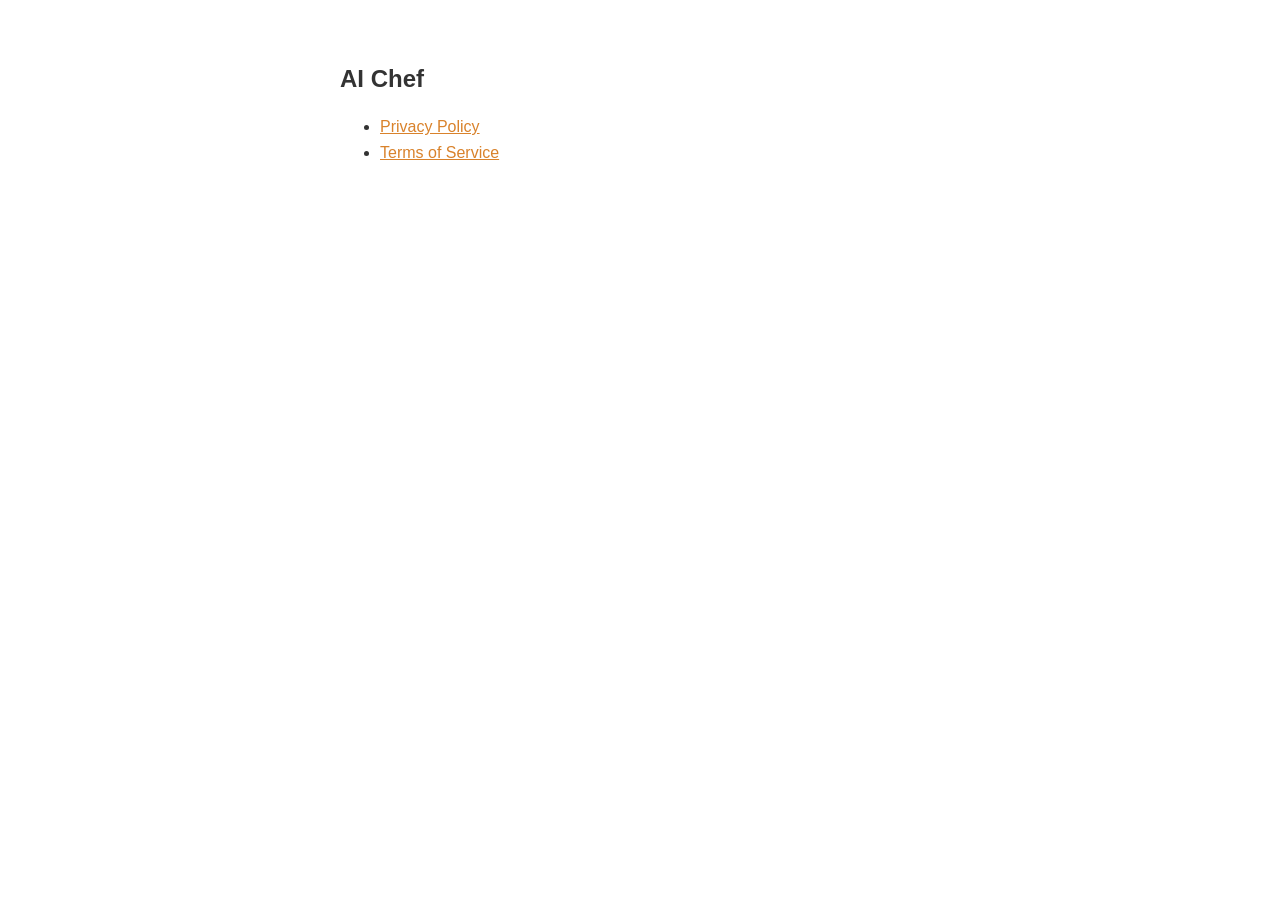
==== index.html @ 98443317 "Add AI Chef privacy policy, terms of service and index page" ====
<!DOCTYPE html>
<html lang="en">
<head>
<meta charset="UTF-8">
<meta name="viewport" content="width=device-width, initial-scale=1.0">
<title>AI Chef — Legal</title>
<style>
  body { font-family: -apple-system, BlinkMacSystemFont, 'Segoe UI', Roboto, sans-serif; max-width: 600px; margin: 60px auto; padding: 0 20px; color: #333; line-height: 1.6; }
  h1 { font-size: 24px; }
  a { color: #d9822b; }
  @media (prefers-color-scheme: dark) { body { color: #e1e1e1; background: #121212; } }
</style>
</head>
<body>
<h1>AI Chef</h1>
<ul>
  <li><a href="aichef-privacy-policy.html">Privacy Policy</a></li>
  <li><a href="aichef-terms-of-service.html">Terms of Service</a></li>
</ul>
</body>
</html>
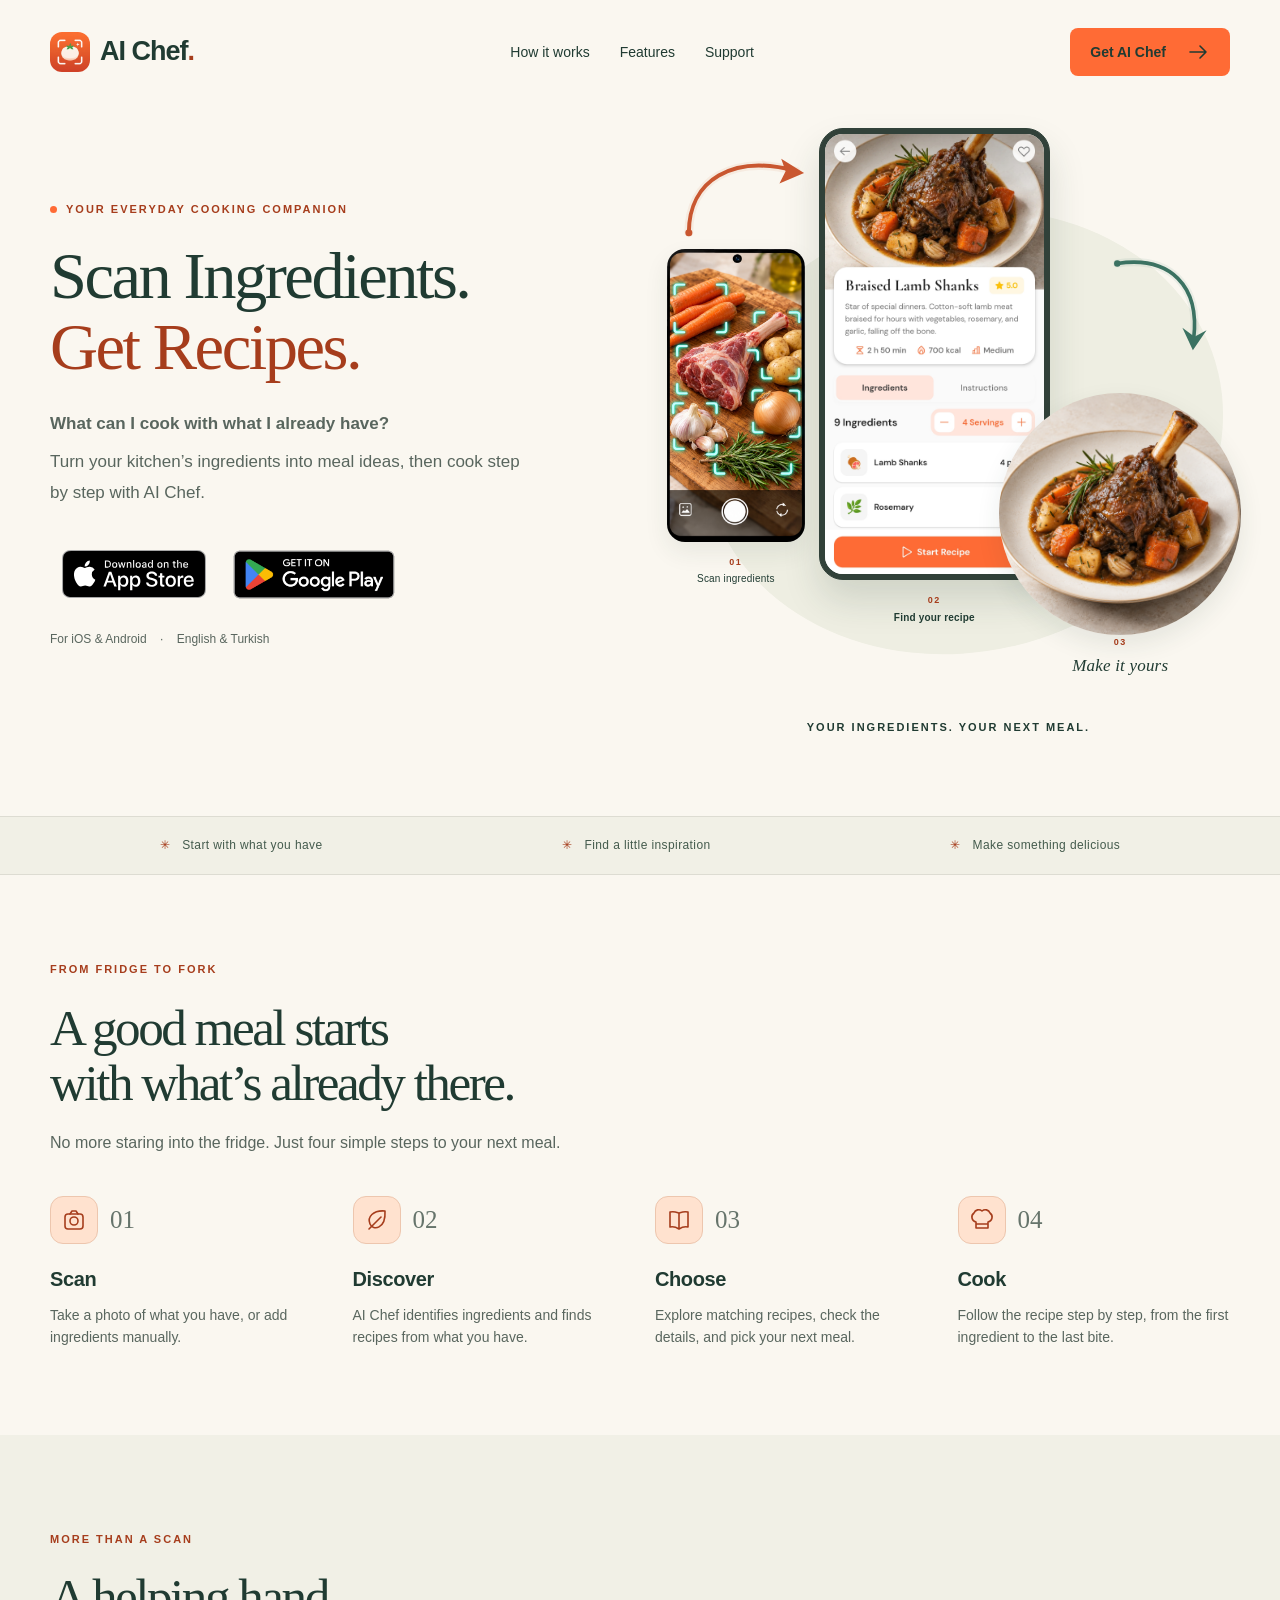
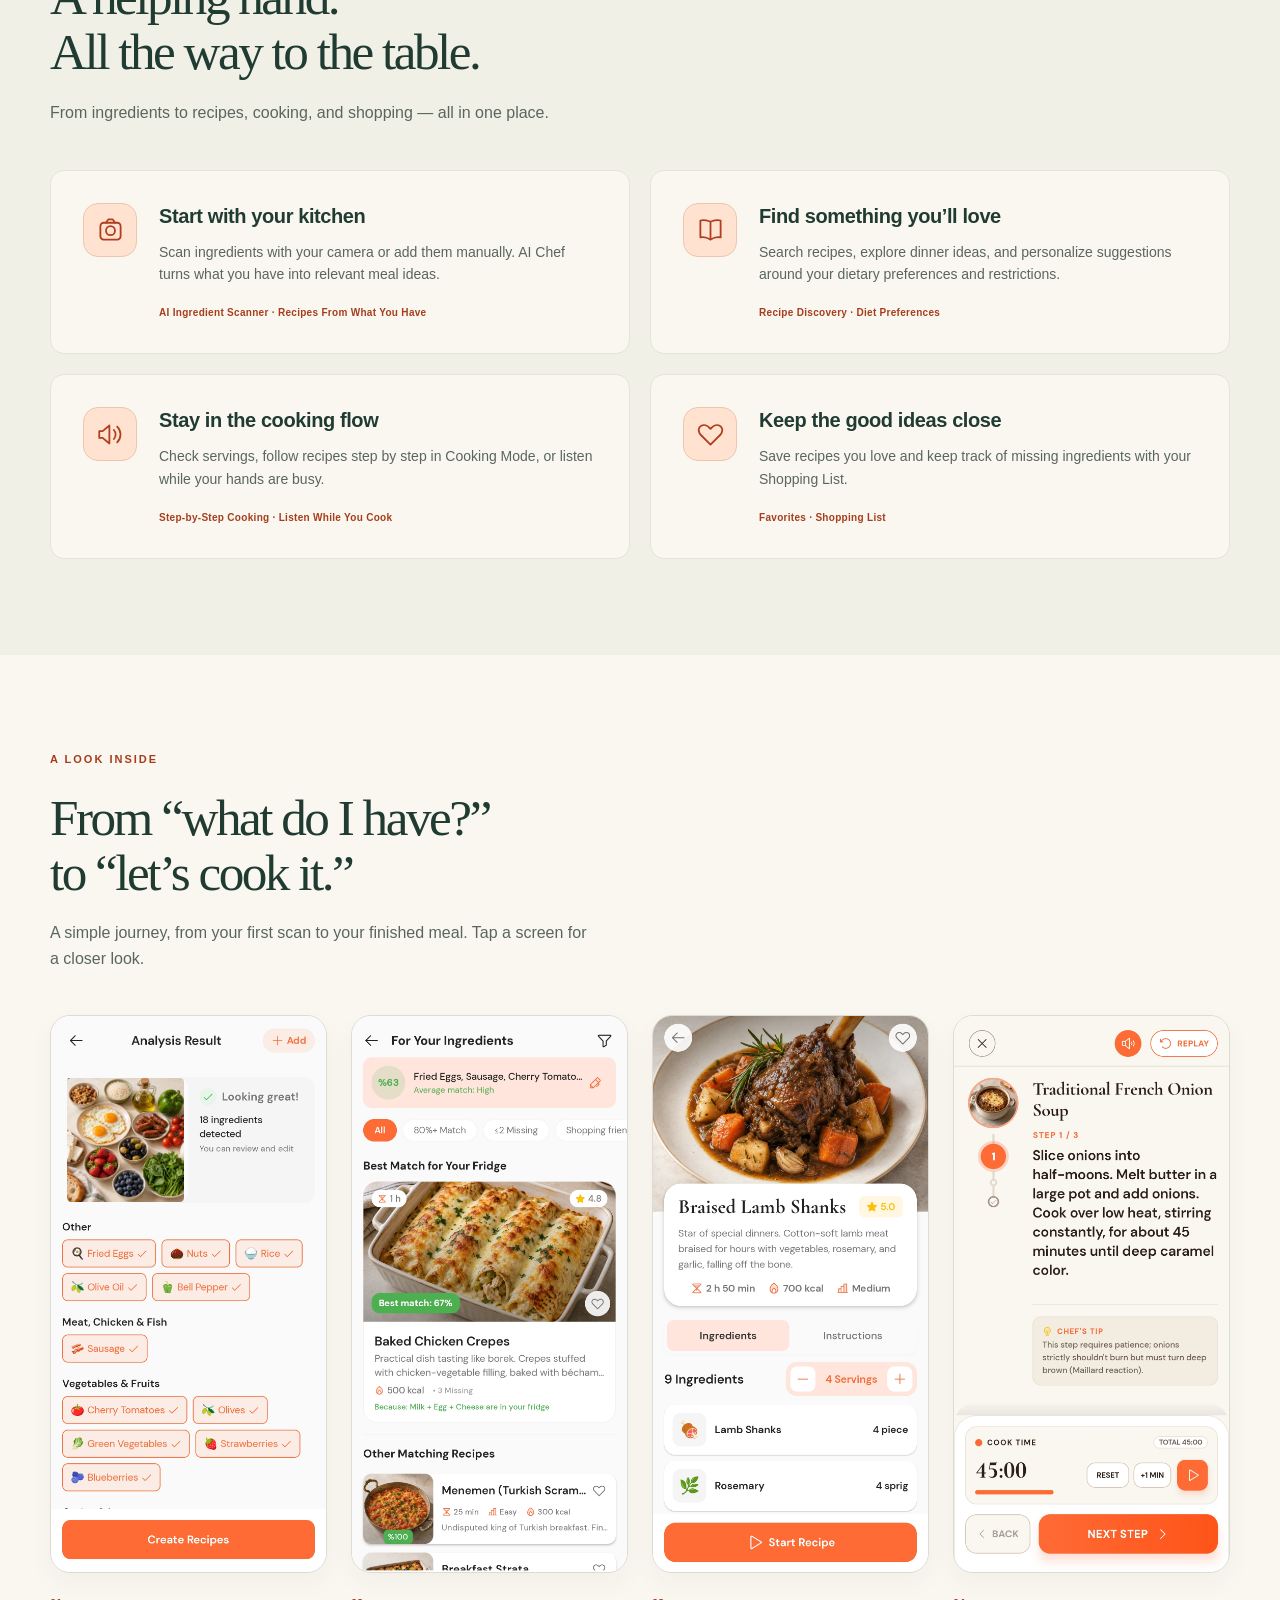
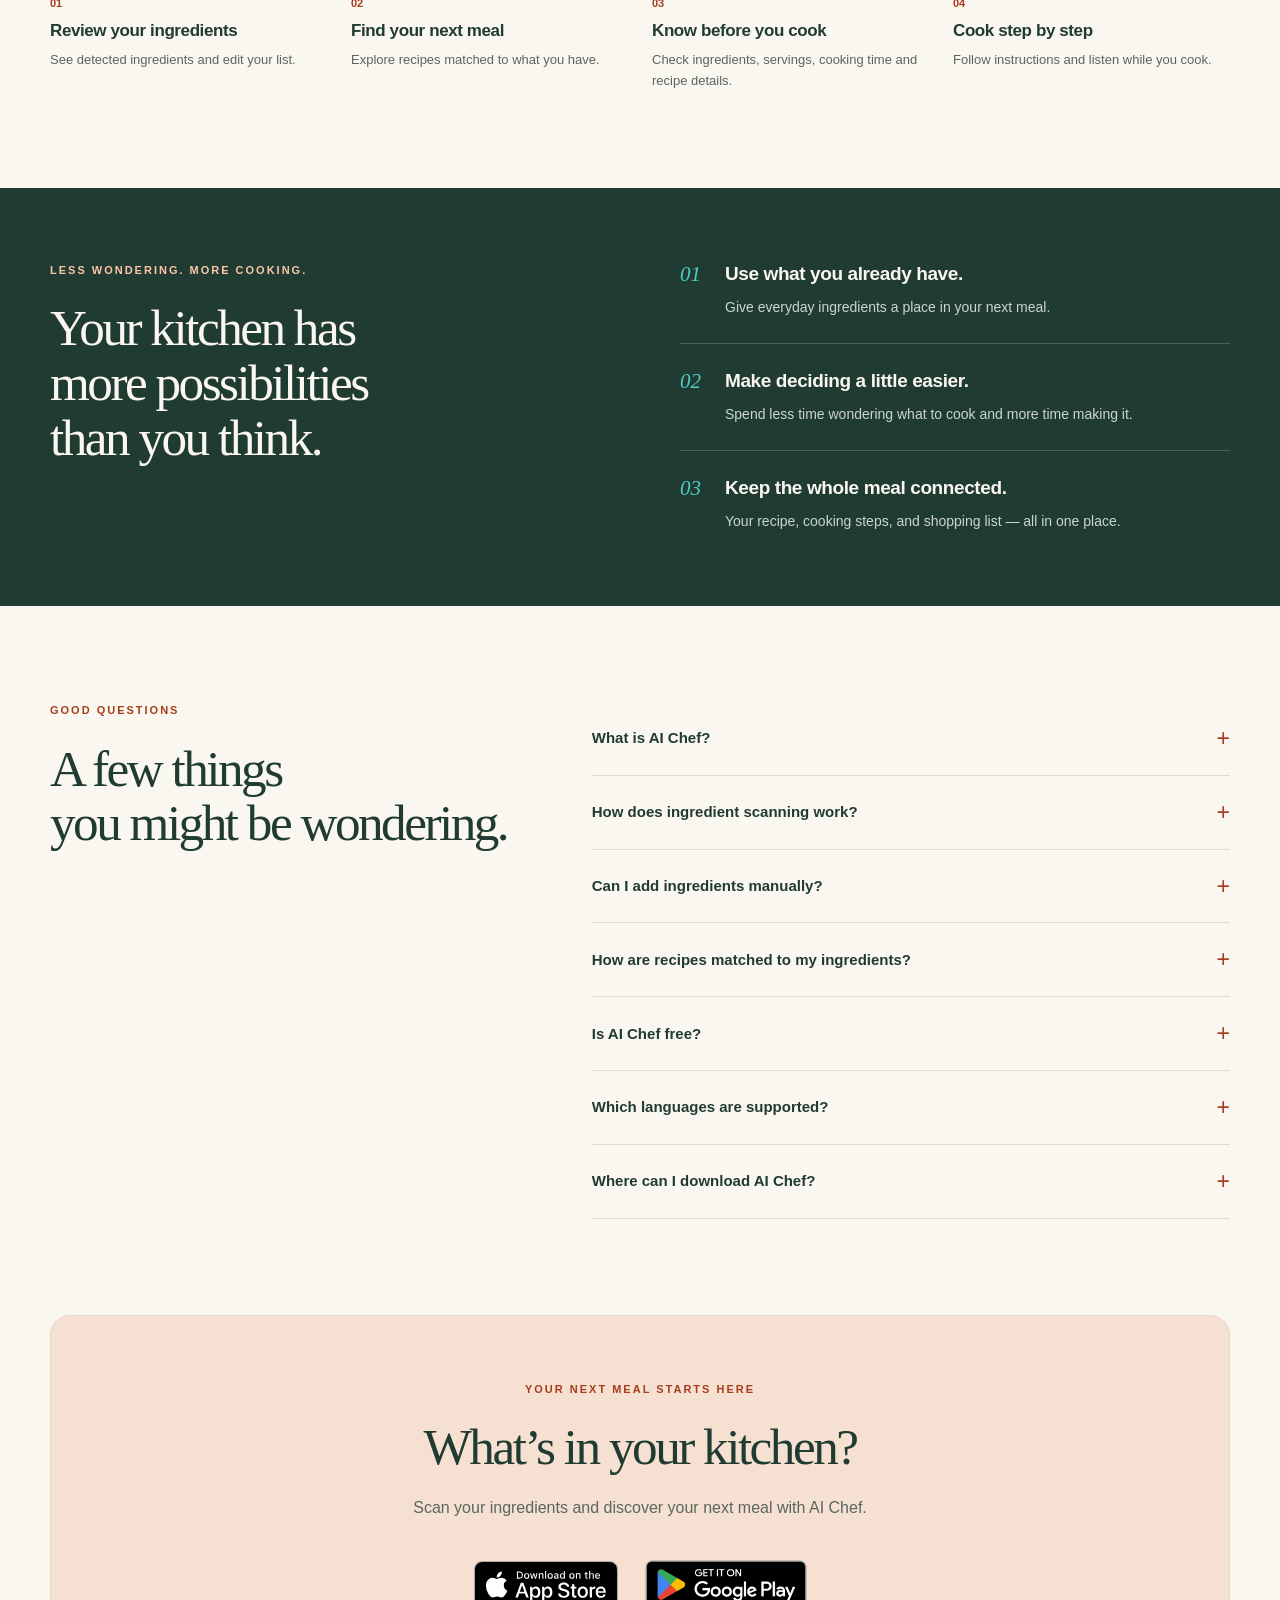
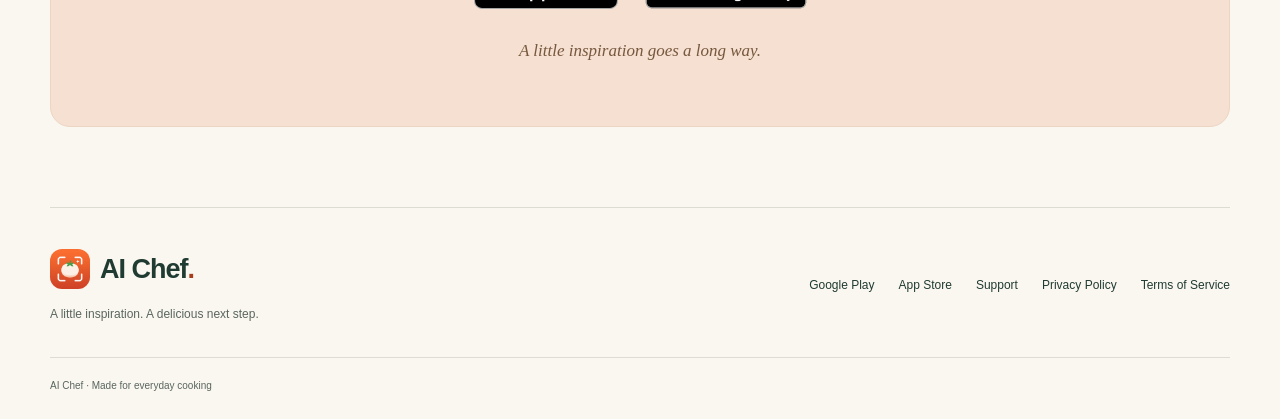
==== commit de7c3ee5: "Build and refine AI Chef landing page with real product previews" ====
--- a/index.html
+++ b/index.html
@@ -1,21 +1,370 @@
-<!DOCTYPE html>
+<!doctype html>
 <html lang="en">
 <head>
-<meta charset="UTF-8">
-<meta name="viewport" content="width=device-width, initial-scale=1.0">
-<title>AI Chef — Legal</title>
-<style>
-  body { font-family: -apple-system, BlinkMacSystemFont, 'Segoe UI', Roboto, sans-serif; max-width: 600px; margin: 60px auto; padding: 0 20px; color: #333; line-height: 1.6; }
-  h1 { font-size: 24px; }
-  a { color: #d9822b; }
-  @media (prefers-color-scheme: dark) { body { color: #e1e1e1; background: #121212; } }
-</style>
+<meta charset="utf-8">
+<meta name="viewport" content="width=device-width,initial-scale=1">
+<meta name="theme-color" content="#faf7f0">
+<title>AI Chef – Scan Ingredients &amp; Find Recipes</title>
+<meta name="description" content="Scan ingredients with AI, discover recipes using what you already have, cook step by step, save favorites and plan your shopping.">
+<link rel="canonical" href="https://gunesserenay.github.io/">
+<meta property="og:type" content="website">
+<meta property="og:title" content="AI Chef – Scan Ingredients &amp; Find Recipes">
+<meta property="og:description" content="Scan ingredients with AI, discover recipes using what you already have, cook step by step, save favorites and plan your shopping.">
+<meta property="og:url" content="https://gunesserenay.github.io/">
+<meta property="og:site_name" content="AI Chef">
+<meta property="og:locale" content="en_US">
+<meta property="og:image" content="https://gunesserenay.github.io/assets/social-card.png">
+<meta property="og:image:width" content="1200">
+<meta property="og:image:height" content="630">
+<meta property="og:image:alt" content="AI Chef. Scan Ingredients. Get Recipes.">
+<meta name="twitter:card" content="summary_large_image">
+<meta name="twitter:title" content="AI Chef – Scan Ingredients &amp; Find Recipes">
+<meta name="twitter:description" content="Scan ingredients with AI, discover recipes using what you already have, cook step by step, save favorites and plan your shopping.">
+<meta name="twitter:image" content="https://gunesserenay.github.io/assets/social-card.png">
+<meta name="twitter:image:alt" content="AI Chef. Scan Ingredients. Get Recipes.">
+<link rel="icon" href="/assets/app-icon-512.png" type="image/png" sizes="512x512">
+<link rel="apple-touch-icon" href="/assets/apple-touch-icon.png">
+<link rel="stylesheet" href="/assets/site.css?v=journey-9">
+<!-- Google Search Console: insert your supplied verification meta tag here. -->
+<script src="/assets/analytics-config.js" defer>
+</script>
+<script src="/assets/site.js" defer>
+</script>
+<script type="application/ld+json">{"@context": "https://schema.org", "@type": "MobileApplication", "name": "AI Chef", "url": "https://gunesserenay.github.io/", "operatingSystem": "Android, iOS", "applicationCategory": "LifestyleApplication", "inLanguage": ["en", "tr"], "downloadUrl": ["https://play.google.com/store/apps/details?id=com.moonsunapp.aichef", "https://apps.apple.com/tr/app/ai-chef-fridge-recipes/id6777712797"], "description": "A cooking companion to scan ingredients, discover matching recipes, and cook step by step.", "image": "https://gunesserenay.github.io/assets/app-icon-master-1024.png"}</script>
 </head>
 <body>
-<h1>AI Chef</h1>
-<ul>
-  <li><a href="aichef-privacy-policy.html">Privacy Policy</a></li>
-  <li><a href="aichef-terms-of-service.html">Terms of Service</a></li>
-</ul>
+<a class="skip" href="#main">Skip to content</a>
+<header class="header wrap">
+<a class="brand" href="/" aria-label="AI Chef home">
+<img class="brand-mark" src="/assets/app-icon-512.png" width="40" height="40" alt="">AI Chef<span class="brand-dot">.</span>
+</a>
+<nav aria-label="Main navigation">
+<a href="#how-it-works">How it works</a>
+<a href="#features">Features</a>
+<a href="/aichef-support.html" data-event="support_click">Support</a>
+</nav>
+<a class="button header-cta" href="#download">Get AI Chef <svg viewBox="0 0 24 24" fill="none" stroke="currentColor" stroke-width="1.6" stroke-linecap="round" stroke-linejoin="round" aria-hidden="true">
+<path d="M4 12h16m-6-6 6 6-6 6"/>
+</svg>
+</a>
+</header>
+<main id="main">
+<section class="hero wrap" aria-labelledby="hero-title">
+<div class="hero-copy">
+<p class="eyebrow">
+<span>
+</span> YOUR EVERYDAY COOKING COMPANION</p>
+<h1 id="hero-title">Scan Ingredients.<br>
+<em>Get Recipes.</em>
+</h1>
+<div class="hero-description">
+<p class="hero-question">What can I cook with what I already have?</p>
+<p>Turn your kitchen’s ingredients into meal ideas, then cook step by step with AI Chef.</p>
+</div>
+<div class="store-links">
+<a class="store-badge store-badge-apple" href="https://apps.apple.com/tr/app/ai-chef-fridge-recipes/id6777712797" target="_blank" rel="noopener noreferrer" data-event="app_store_click" data-location="hero">
+<img src="/assets/badges/app-store.svg" width="120" height="40" alt="Download on the App Store">
+</a>
+<a class="store-badge store-badge-google" href="https://play.google.com/store/apps/details?id=com.moonsunapp.aichef" target="_blank" rel="noopener noreferrer" data-event="google_play_click" data-location="hero">
+<img src="/assets/badges/google-play.png" width="646" height="250" alt="Get it on Google Play">
+</a>
+</div>
+<p class="hero-note">For iOS &amp; Android <span>·</span> English &amp; Turkish</p>
+</div>
+<div class="hero-art hero-journey" aria-label="Ingredient scanning illustration, real AI Chef recipe screen, and a finished meal">
+  <div class="journey-composition">
+    <div class="journey-wash" aria-hidden="true"></div>
+    <svg class="journey-arrow journey-arrow-first" viewBox="0 0 160 120" fill="none" aria-hidden="true">
+      <path d="M18 102C18 42 68 12 140 32" stroke="currentColor" stroke-width="10" stroke-linecap="round" opacity=".08"/>
+      <path d="M18 102C18 42 68 12 140 32" stroke="currentColor" stroke-width="4.5" stroke-linecap="round"/>
+      <path d="M123 18L149 34L121 46L128 32Z" fill="currentColor"/>
+      <circle cx="18" cy="102" r="4" fill="currentColor"/>
+    </svg>
+    <figure class="journey-scan">
+      <button class="screen-preview" type="button" aria-label="Enlarge: AI Chef ingredient scanning illustration" aria-haspopup="dialog">
+        <div class="app-screen scan-reference-screen"><img src="/assets/marketing/scan-lamb-ingredients.jpg" width="860" height="1829" alt="AI Chef scanning illustration with raw lamb shank, carrots, potatoes, onion, garlic and rosemary" loading="eager" decoding="async"></div>
+      </button>
+      <figcaption><span>01</span> Scan ingredients</figcaption>
+    </figure>
+    <figure class="journey-result">
+      <button class="screen-preview" type="button" aria-label="Enlarge: AI Chef recipe details screen showing Braised Lamb Shanks" aria-haspopup="dialog"><div class="app-screen"><img src="/assets/screenshots/recipe-details.jpg" width="1080" height="2400" alt="AI Chef recipe details screen showing Braised Lamb Shanks" loading="eager" decoding="async" fetchpriority="high"></div></button>
+      <figcaption><span>02</span> Find your recipe</figcaption>
+    </figure>
+    <svg class="journey-arrow journey-arrow-last" viewBox="0 0 140 140" fill="none" aria-hidden="true">
+      <path d="M14 18C80 8 117 46 109 112" stroke="currentColor" stroke-width="10" stroke-linecap="round" opacity=".08"/>
+      <path d="M14 18C80 8 117 46 109 112" stroke="currentColor" stroke-width="4.5" stroke-linecap="round"/>
+      <path d="M95 98L108 126L125 101L110 109Z" fill="currentColor"/>
+      <circle cx="14" cy="18" r="4" fill="currentColor"/>
+    </svg>
+    <figure class="journey-meal">
+      <img src="/assets/photography/braised-lamb-shanks.png" width="1024" height="1024" alt="Braised lamb shank with carrots, potatoes and rosemary on a cream plate" loading="eager" decoding="async">
+      <figcaption><span>03</span> Make it yours</figcaption>
+    </figure>
+  </div>
+  <div class="art-caption">YOUR INGREDIENTS. YOUR NEXT MEAL.</div>
+</div>
+</section>
+<div class="promise-strip">
+<div class="wrap">
+<span>Start with what you have</span>
+<span>Find a little inspiration</span>
+<span>Make something delicious</span>
+</div>
+</div>
+<section id="how-it-works" class="section wrap">
+<div class="section-heading">
+<p class="eyebrow">FROM FRIDGE TO FORK</p>
+<h2>A good meal starts<br>with what’s already there.</h2>
+<p>No more staring into the fridge. Just four simple steps to your next meal.</p>
+</div>
+<ol class="steps">
+<li>
+<div class="step-top">
+<span class="icon-box">
+<svg viewBox="0 0 24 24" fill="none" stroke="currentColor" stroke-width="1.6" stroke-linecap="round" stroke-linejoin="round" aria-hidden="true">
+<rect x="3" y="6" width="18" height="15" rx="3"/>
+<path d="m8 6 2-3h4l2 3"/>
+<circle cx="12" cy="13" r="4"/>
+</svg>
+</span>
+<span class="step-number">01</span>
+</div>
+<h3>Scan</h3>
+<p>Take a photo of what you have, or add ingredients manually.</p>
+</li>
+<li>
+<div class="step-top">
+<span class="icon-box">
+<svg viewBox="0 0 24 24" fill="none" stroke="currentColor" stroke-width="1.6" stroke-linecap="round" stroke-linejoin="round" aria-hidden="true">
+<path d="M20 3C8 2 2 9 5 16s16 5 15-13Z"/>
+<path d="m4 21 12-12"/>
+</svg>
+</span>
+<span class="step-number">02</span>
+</div>
+<h3>Discover</h3>
+<p>AI Chef identifies ingredients and finds recipes from what you have.</p>
+</li>
+<li>
+<div class="step-top">
+<span class="icon-box">
+<svg viewBox="0 0 24 24" fill="none" stroke="currentColor" stroke-width="1.6" stroke-linecap="round" stroke-linejoin="round" aria-hidden="true">
+<path d="M12 5v16M3 4c4-1 6 0 9 1 3-1 5-2 9-1v15c-4-1-6 0-9 2-3-2-5-3-9-2Z"/>
+</svg>
+</span>
+<span class="step-number">03</span>
+</div>
+<h3>Choose</h3>
+<p>Explore matching recipes, check the details, and pick your next meal.</p>
+</li>
+<li>
+<div class="step-top">
+<span class="icon-box">
+<svg viewBox="0 0 24 24" fill="none" stroke="currentColor" stroke-width="1.6" stroke-linecap="round" stroke-linejoin="round" aria-hidden="true">
+<path d="M6 14a5 5 0 0 1-2-9 5 5 0 0 1 8-2 5 5 0 0 1 8 2 5 5 0 0 1-2 9v6H6ZM6 16h12"/>
+</svg>
+</span>
+<span class="step-number">04</span>
+</div>
+<h3>Cook</h3>
+<p>Follow the recipe step by step, from the first ingredient to the last bite.</p>
+</li>
+</ol>
+</section>
+<section id="features" class="section features-section">
+<div class="wrap">
+<div class="section-heading">
+<p class="eyebrow">MORE THAN A SCAN</p>
+<h2>A helping hand.<br>All the way to the table.</h2>
+<p>From ingredients to recipes, cooking, and shopping — all in one place.</p>
+</div>
+<div class="features">
+<article class="feature">
+<span class="icon-box">
+<svg viewBox="0 0 24 24" fill="none" stroke="currentColor" stroke-width="1.6" stroke-linecap="round" stroke-linejoin="round" aria-hidden="true">
+<rect x="3" y="6" width="18" height="15" rx="3"/>
+<path d="m8 6 2-3h4l2 3"/>
+<circle cx="12" cy="13" r="4"/>
+</svg>
+</span>
+<div>
+<h3>Start with your kitchen</h3>
+<p>Scan ingredients with your camera or add them manually. AI Chef turns what you have into relevant meal ideas.</p>
+<p class="feature-tags">AI Ingredient Scanner · Recipes From What You Have</p>
+</div>
+</article>
+<article class="feature">
+<span class="icon-box">
+<svg viewBox="0 0 24 24" fill="none" stroke="currentColor" stroke-width="1.6" stroke-linecap="round" stroke-linejoin="round" aria-hidden="true">
+<path d="M12 5v16M3 4c4-1 6 0 9 1 3-1 5-2 9-1v15c-4-1-6 0-9 2-3-2-5-3-9-2Z"/>
+</svg>
+</span>
+<div>
+<h3>Find something you’ll love</h3>
+<p>Search recipes, explore dinner ideas, and personalize suggestions around your dietary preferences and restrictions.</p>
+<p class="feature-tags">Recipe Discovery · Diet Preferences</p>
+</div>
+</article>
+<article class="feature">
+<span class="icon-box">
+<svg viewBox="0 0 24 24" fill="none" stroke="currentColor" stroke-width="1.6" stroke-linecap="round" stroke-linejoin="round" aria-hidden="true">
+<path d="m11 4-6 5H2v6h3l6 5ZM15 8a6 6 0 0 1 0 8m3-11a10 10 0 0 1 0 14"/>
+</svg>
+</span>
+<div>
+<h3>Stay in the cooking flow</h3>
+<p>Check servings, follow recipes step by step in Cooking Mode, or listen while your hands are busy.</p>
+<p class="feature-tags">Step-by-Step Cooking · Listen While You Cook</p>
+</div>
+</article>
+<article class="feature">
+<span class="icon-box">
+<svg viewBox="0 0 24 24" fill="none" stroke="currentColor" stroke-width="1.6" stroke-linecap="round" stroke-linejoin="round" aria-hidden="true">
+<path d="M12 21 3 12C-2 5 7 0 12 7c5-7 14-2 9 5Z"/>
+</svg>
+</span>
+<div>
+<h3>Keep the good ideas close</h3>
+<p>Save recipes you love and keep track of missing ingredients with your Shopping List.</p>
+<p class="feature-tags">Favorites · Shopping List</p>
+</div>
+</article>
+</div>
+</div>
+</section>
+<section class="section wrap" id="inside">
+<div class="section-heading">
+<p class="eyebrow">A LOOK INSIDE</p>
+<h2>From “what do I have?”<br>to “let’s cook it.”</h2>
+<p>A simple journey, from your first scan to your finished meal. Tap a screen for a closer look.</p>
+</div>
+<div class="screenshots">
+<figure>
+<button class="screen-preview" type="button" aria-label="Enlarge: AI Chef Analysis Result with detected ingredients and the Create Recipes button" aria-haspopup="dialog"><div class="app-screen analysis-screen"><img src="/assets/screenshots/detected-ingredients.jpg" width="1080" height="2400" alt="AI Chef Analysis Result with detected ingredients and the Create Recipes button" loading="lazy" decoding="async"><img class="analysis-photo" src="/assets/photography/breakfast-ingredients.jpg" width="1254" height="1254" alt="Illustrative scan photo matching the displayed eggs, nuts, rice, olive oil, pepper, sausages, tomatoes, olives, greens and berries" loading="lazy" decoding="async"></div></button>
+<figcaption><span class="screen-number">01</span><h3>Review your ingredients</h3><p>See detected ingredients and edit your list.</p></figcaption>
+</figure>
+<figure>
+<button class="screen-preview" type="button" aria-label="Enlarge: AI Chef recipe suggestions ranked by ingredient match" aria-haspopup="dialog"><div class="app-screen"><img src="/assets/screenshots/matching-recipes.jpg" width="1080" height="2400" alt="AI Chef recipe suggestions ranked by ingredient match" loading="lazy" decoding="async"></div></button>
+<figcaption><span class="screen-number">02</span><h3>Find your next meal</h3><p>Explore recipes matched to what you have.</p></figcaption>
+</figure>
+<figure>
+<button class="screen-preview" type="button" aria-label="Enlarge: AI Chef Braised Lamb Shanks recipe details with ingredients and serving information" aria-haspopup="dialog"><div class="app-screen"><img src="/assets/screenshots/recipe-details.jpg" width="1080" height="2400" alt="AI Chef Braised Lamb Shanks recipe details with ingredients and serving information" loading="lazy" decoding="async"></div></button>
+<figcaption><span class="screen-number">03</span><h3>Know before you cook</h3><p>Check ingredients, servings, cooking time and recipe details.</p></figcaption>
+</figure>
+<figure>
+<button class="screen-preview" type="button" aria-label="Enlarge: AI Chef Cooking Mode with step-by-step instructions and a timer" aria-haspopup="dialog"><div class="app-screen"><img src="/assets/screenshots/cooking-mode.jpg" width="1080" height="2400" alt="AI Chef Cooking Mode with step-by-step instructions and a timer" loading="lazy" decoding="async"></div></button>
+<figcaption><span class="screen-number">04</span><h3>Cook step by step</h3><p>Follow instructions and listen while you cook.</p></figcaption>
+</figure>
+</div>
+</section>
+<section class="why-section">
+<div class="wrap why-grid">
+<div>
+<p class="eyebrow">LESS WONDERING. MORE COOKING.</p>
+<h2>Your kitchen has<br>more possibilities<br>than you think.</h2>
+</div>
+<div class="benefits">
+<article>
+<span>01</span>
+<div>
+<h3>Use what you already have.</h3>
+<p>Give everyday ingredients a place in your next meal.</p>
+</div>
+</article>
+<article>
+<span>02</span>
+<div>
+<h3>Make deciding a little easier.</h3>
+<p>Spend less time wondering what to cook and more time making it.</p>
+</div>
+</article>
+<article>
+<span>03</span>
+<div>
+<h3>Keep the whole meal connected.</h3>
+<p>Your recipe, cooking steps, and shopping list — all in one place.</p>
+</div>
+</article>
+</div>
+</div>
+</section>
+<section class="section wrap faq-section" id="faq">
+<div class="section-heading">
+<p class="eyebrow">GOOD QUESTIONS</p>
+<h2>A few things<br>you might be wondering.</h2>
+</div>
+<div class="faq">
+<details>
+<summary>What is AI Chef?<span aria-hidden="true">+</span>
+</summary>
+<p>AI Chef is an AI recipe app and cooking companion that helps you decide what to cook using ingredients you already have, then guides you through making it.</p>
+</details>
+<details>
+<summary>How does ingredient scanning work?<span aria-hidden="true">+</span>
+</summary>
+<p>Take a photo of your ingredients with your camera. AI Chef uses AI to detect ingredients and find matching recipes.</p>
+</details>
+<details>
+<summary>Can I add ingredients manually?<span aria-hidden="true">+</span>
+</summary>
+<p>Yes. You can enter ingredients manually instead of scanning them.</p>
+</details>
+<details>
+<summary>How are recipes matched to my ingredients?<span aria-hidden="true">+</span>
+</summary>
+<p>AI Chef uses the ingredients you scan or enter to help you discover recipes that match what you already have.</p>
+</details>
+<details>
+<summary>Is AI Chef free?<span aria-hidden="true">+</span>
+</summary>
+<p>Yes. You can use AI Chef for free, with optional Premium features available for users who want more.</p>
+</details>
+<details>
+<summary>Which languages are supported?<span aria-hidden="true">+</span>
+</summary>
+<p>AI Chef supports English and Turkish.</p>
+</details>
+<details>
+<summary>Where can I download AI Chef?<span aria-hidden="true">+</span>
+</summary>
+<p>AI Chef is available on <a href="https://play.google.com/store/apps/details?id=com.moonsunapp.aichef" target="_blank" rel="noopener noreferrer" data-event="google_play_click">Google Play</a> and the <a href="https://apps.apple.com/tr/app/ai-chef-fridge-recipes/id6777712797" target="_blank" rel="noopener noreferrer" data-event="app_store_click">App Store</a>.</p>
+</details>
+</div>
+</section>
+<section id="download" class="download wrap">
+<p class="eyebrow">YOUR NEXT MEAL STARTS HERE</p>
+<h2>What’s in your kitchen?</h2>
+<p>Scan your ingredients and discover your next meal with AI Chef.</p>
+<div class="store-links">
+<a class="store-badge store-badge-apple" href="https://apps.apple.com/tr/app/ai-chef-fridge-recipes/id6777712797" target="_blank" rel="noopener noreferrer" data-event="app_store_click" data-location="final_cta">
+<img src="/assets/badges/app-store.svg" width="120" height="40" alt="Download on the App Store">
+</a>
+<a class="store-badge store-badge-google" href="https://play.google.com/store/apps/details?id=com.moonsunapp.aichef" target="_blank" rel="noopener noreferrer" data-event="google_play_click" data-location="final_cta">
+<img src="/assets/badges/google-play.png" width="646" height="250" alt="Get it on Google Play">
+</a>
+</div>
+<p class="download-note">A little inspiration goes a long way.</p>
+</section>
+</main>
+<footer class="wrap footer">
+<div>
+<a class="brand" href="/"><img class="brand-mark" src="/assets/app-icon-512.png" width="40" height="40" alt="">AI Chef<span class="brand-dot">.</span>
+</a>
+<p>A little inspiration. A delicious next step.</p>
+</div>
+<nav aria-label="Footer navigation">
+<a href="https://play.google.com/store/apps/details?id=com.moonsunapp.aichef" target="_blank" rel="noopener noreferrer" data-event="google_play_click" data-location="footer">Google Play</a>
+<a href="https://apps.apple.com/tr/app/ai-chef-fridge-recipes/id6777712797" target="_blank" rel="noopener noreferrer" data-event="app_store_click" data-location="footer">App Store</a>
+<a href="/aichef-support.html" data-event="support_click">Support</a>
+<a href="/aichef-privacy-policy.html" data-event="privacy_click">Privacy Policy</a>
+<a href="/aichef-terms-of-service.html" data-event="terms_click">Terms of Service</a>
+</nav>
+<p class="footer-note">AI Chef · Made for everyday cooking</p>
+</footer>
+<dialog class="screen-dialog" id="screen-dialog" aria-labelledby="screen-dialog-title">
+  <div class="screen-dialog-header"><h2 id="screen-dialog-title">A closer look at AI Chef</h2><button class="screen-dialog-close" type="button" aria-label="Close enlarged screenshot">×</button></div>
+  <div class="screen-dialog-content"></div>
+</dialog>
+<script src="/assets/product-gallery.js" defer></script>
 </body>
-</html>
+</html>
--- a/assets/site.css
+++ b/assets/site.css
@@ -0,0 +1,278 @@
+@charset "UTF-8";
+:root{--cream:#faf7f0;--ink:#203b32;--muted:#59665e;--orange:#ff6b35;--dark-orange:#a63d1c;--line:#dddcd2;--teal:#4ecdc4}*{box-sizing:border-box}html{scroll-behavior:smooth;scroll-padding-top:24px}body{margin:0;background:var(--cream);color:var(--ink);font-family:Inter,-apple-system,BlinkMacSystemFont,"Segoe UI",sans-serif;line-height:1.6}a{color:inherit;text-decoration-thickness:1px;text-underline-offset:4px}img{display:block;max-width:100%;height:auto}svg{width:24px;height:24px;flex-shrink:0}h1,h2,h3,p{margin:0}h1,h2{font-family:Georgia,"Times New Roman",serif;font-weight:400;line-height:1.07;letter-spacing:-2.5px}h1{font-size:clamp(46px,5.2vw,72px)}h2{font-size:clamp(34px,4vw,52px)}h3{font-size:20px;line-height:1.3;letter-spacing:-.4px}p{color:var(--muted)}.wrap{width:min(1180px,calc(100% - 96px));margin-inline:auto}.header{height:104px;display:flex;align-items:center;justify-content:space-between;gap:24px}.brand{display:inline-flex;align-items:center;font-weight:750;font-size:27px;letter-spacing:-1px;text-decoration:none;white-space:nowrap}.brand-mark{display:grid;place-items:center;width:40px;height:40px;border-radius:12px;background:var(--orange);color:var(--ink);margin-right:10px}.brand-dot{color:var(--dark-orange)}.header nav{display:flex;gap:30px}.header nav a{font-size:14px;text-decoration:none}.header nav a:hover,.footer a:hover{color:var(--dark-orange)}.button{display:inline-flex;align-items:center;justify-content:center;gap:20px;background:var(--orange);border-radius:8px;padding:12px 20px;color:#203b32;font-weight:700;font-size:14px;text-decoration:none;min-height:48px}.hero{display:grid;grid-template-columns:1.06fr 1fr;align-items:center;gap:20px;padding-top:0;padding-bottom:70px}.eyebrow{font-size:11px;letter-spacing:2px;font-weight:750;color:var(--dark-orange);margin-bottom:22px}.hero .eyebrow{display:flex;align-items:center;gap:9px}.eyebrow span{width:7px;height:7px;border-radius:50%;background:var(--orange)}h1 em{font-style:normal;color:var(--dark-orange)}.hero-description{font-size:17px;max-width:470px;margin:26px 0 30px;line-height:1.8}.store-links{display:flex;flex-wrap:wrap;gap:12px}.hero-note{font-size:12px;margin-top:20px}.hero-note span{padding:0 10px}.hero-art{position:relative;min-width:0}.hero-art img{width:100%}.art-label{position:absolute;font:italic 20px Georgia,serif;color:var(--ink)}.label-top{top:7%;left:11%;transform:rotate(-8deg)}.label-bottom{bottom:12%;right:0;transform:rotate(-6deg)}.art-caption{text-align:center;font-size:9px;font-weight:700;letter-spacing:2px;color:var(--muted)}.promise-strip{border-block:1px solid var(--line);background:#f1f0e6}.promise-strip .wrap{display:flex;justify-content:space-around;gap:20px;padding-block:19px}.promise-strip span{font-size:12px;color:#445b4d;letter-spacing:.4px}.promise-strip span:before{content:'✳';color:var(--dark-orange);margin-right:12px}.section{padding-block:96px}.section-heading{margin-bottom:44px}.section-heading>p:last-child:not(.eyebrow){margin-top:20px;max-width:540px;font-size:16px}.steps{list-style:none;padding:0;display:grid;grid-template-columns:repeat(4,1fr);gap:30px;margin:0}.step-top{display:flex;align-items:center;justify-content:space-between;margin-bottom:25px}.icon-box{display:inline-grid;place-items:center;border:1px solid #e9cfc0;background:#fce9dd;color:var(--dark-orange);width:48px;height:48px;border-radius:13px;flex-shrink:0}.step-number{font-family:Georgia,serif;font-size:25px;color:#66746b}.steps h3{margin-bottom:12px}.steps p{font-size:14px}.features-section{background:#f1f0e6}.features{display:grid;grid-template-columns:1fr 1fr;gap:20px}.feature{background:var(--cream);border:1px solid #e5e3d8;padding:32px;display:flex;gap:22px;border-radius:14px}.feature p{font-size:14px;margin-top:12px}.feature .feature-tags{font-size:10px;color:var(--dark-orange);font-weight:650;letter-spacing:.3px;margin-top:20px}.screenshots{display:grid;grid-template-columns:repeat(4,1fr);gap:24px}.screenshots figure{margin:0;min-width:0}.screenshot-placeholder{aspect-ratio:9/16;border:1px dashed #abb6a7;border-radius:24px;background:#eeeee3;display:flex;flex-direction:column;align-items:center;justify-content:center;padding:20px;text-align:center;color:#58675a;gap:10px}.screenshot-placeholder span{display:grid;place-items:center;width:52px;height:52px;border-radius:50%;background:#e1e6d9}.screenshot-placeholder strong{font-size:13px;font-weight:500}.screenshot-placeholder small{font-size:11px}.screenshots figcaption{padding-top:22px}.screen-number{display:block;font-size:11px;color:var(--dark-orange);font-weight:700;margin-bottom:8px}.screenshots h3{font-size:17px}.screenshots p{font-size:13px;margin-top:8px}.why-section{background:#203b32;color:var(--cream);padding-block:80px}.why-grid{display:grid;grid-template-columns:1fr 1fr;gap:80px}.why-section .eyebrow{color:#ffc5a9}.benefits{display:grid;gap:25px}.benefits article{display:flex;gap:24px;padding-bottom:25px;border-bottom:1px solid #466054}.benefits article:last-child{border:0;padding-bottom:0}.benefits article>span{font:italic 21px Georgia,serif;color:var(--teal)}.benefits h3{font-size:19px}.benefits p{font-size:14px;color:#cbd6cd;margin-top:9px}.faq-section{display:grid;grid-template-columns:.85fr 1.15fr;gap:70px}.faq details{border-bottom:1px solid var(--line)}.faq summary{cursor:pointer;display:flex;justify-content:space-between;align-items:center;gap:20px;font-size:15px;font-weight:600;padding:20px 0;list-style:none}.faq summary::-webkit-details-marker{display:none}.faq summary span{font-size:23px;color:var(--dark-orange);font-weight:400}.faq details[open] summary span{transform:rotate(45deg)}.faq details p{font-size:14px;padding:0 28px 22px 0}.download{background:#f5e0d1;border:1px solid #edd5c3;padding:65px 25px;text-align:center;border-radius:20px;margin-bottom:80px}.download>p:not(.eyebrow){margin-top:20px}.download .store-links{justify-content:center;margin-top:28px}.download .download-note{font:italic 17px Georgia,serif;color:#76583e;margin-top:24px}.footer{border-top:1px solid var(--line);padding-top:40px;padding-bottom:25px;display:grid;grid-template-columns:1fr 1fr;gap:25px}.footer p{font-size:12px;margin-top:8px}.footer nav{display:flex;gap:12px 24px;flex-wrap:wrap;justify-content:flex-end;align-content:center}.footer nav a{font-size:12px;text-decoration:none;min-height:36px;display:flex;align-items:center}.footer .footer-note{grid-column:1/-1;font-size:10px;padding-top:20px;border-top:1px solid var(--line)}.skip{position:absolute;left:16px;top:-90px;background:var(--ink);color:white;padding:10px 20px;z-index:10}.skip:focus{top:8px}:focus-visible{outline:3px solid #237e77;outline-offset:5px;border-radius:3px}.support-main{max-width:850px;padding-block:70px 90px}.support-main h1{font-size:56px}.support-intro{font-size:18px;margin-top:25px}.contact-card{padding:32px;background:#f1f0e6;border:1px solid var(--line);border-radius:14px;margin-block:35px}.contact-card h2,.support-download h2{font:600 24px/1.3 -apple-system,BlinkMacSystemFont,"Segoe UI",sans-serif;letter-spacing:-.5px}.contact-card p{margin-top:16px}.contact-email{display:inline-block;font-size:clamp(16px,3vw,25px);color:var(--dark-orange);margin-top:14px;overflow-wrap:anywhere}.support-download{margin-bottom:32px}.support-download .store-links{margin-top:22px}
+@media(min-width:1440px){.hero{padding-top:20px;padding-bottom:90px}}@media(max-width:1000px){.wrap{width:calc(100% - 56px)}.header nav{gap:18px}.hero{gap:0}.hero h1{font-size:52px}.hero-description{font-size:15px}.steps{gap:20px}.feature{padding:24px;gap:16px}.screenshots{gap:16px}.faq-section{gap:36px}.why-grid{gap:40px}.label-bottom{font-size:17px;right:-6px}}@media(max-width:760px){.wrap{width:calc(100% - 40px)}.header{height:auto;min-height:88px;flex-wrap:wrap;gap:12px;padding-block:18px}.brand{font-size:24px}.brand-mark{width:34px;height:34px}.header nav{order:3;width:100%;justify-content:center;gap:32px;border-top:1px solid var(--line);padding-top:10px}.header nav a{min-height:40px;display:flex;align-items:center}.header-cta{padding:10px 14px;font-size:12px;gap:8px}.header-cta svg{width:18px}.hero{grid-template-columns:1fr;padding-top:34px;padding-bottom:35px;gap:28px}.hero h1{font-size:clamp(43px,8.7vw,62px);letter-spacing:-2px}.hero .eyebrow{font-size:9px;letter-spacing:1.6px;margin-bottom:20px}.hero-description{font-size:15px;margin-block:22px 25px}.hero-art{width:min(100%,460px);margin-inline:auto}.hero-art img{width:100%}.label-bottom{right:3%;font-size:18px}.label-top{font-size:18px}.hero .store-links{flex-wrap:wrap;gap:4px}.hero-note{font-size:11px}.promise-strip .wrap{gap:8px;padding-block:14px;flex-wrap:wrap}.promise-strip span{font-size:10px}.promise-strip span:before{margin-right:5px}.section{padding-block:64px}.section-heading{margin-bottom:32px}h2{letter-spacing:-1.4px}.steps{grid-template-columns:1fr;gap:22px}.steps li{position:relative;padding:22px 22px 22px 88px;border:1px solid var(--line);border-radius:12px;background:#f7f4ec}.step-top{margin:0}.step-top .icon-box{position:absolute;left:22px;top:22px}.step-number{position:absolute;right:22px;top:22px;font-size:18px}.steps h3{padding-right:30px;margin-bottom:10px}.steps p{font-size:13px}.features{grid-template-columns:1fr}.feature{padding:25px 22px}.screenshots{grid-template-columns:1fr 1fr;gap:28px 16px}.screenshot-placeholder{border-radius:18px;padding:12px}.screenshots h3{font-size:15px}.screenshots p{font-size:12px}.why-grid,.faq-section{grid-template-columns:1fr;gap:36px}.why-section{padding-block:60px}.faq-section .section-heading{margin:0}.download{padding:48px 20px;margin-bottom:55px}.download h2{font-size:38px}.download>p{font-size:14px}.download .store-links{gap:10px}.footer{grid-template-columns:1fr}.footer nav{justify-content:flex-start;gap:8px 20px}.support-main{padding-block:42px 60px}.support-main h1{font-size:44px}.contact-card{padding:24px}.support-intro{font-size:16px}}@media(prefers-reduced-motion:reduce){html{scroll-behavior:auto}*,*::before,*::after{transition:none!important;animation:none!important}}
+
+/* Official artwork: preserve its proportions, colors, borders and clear space.
+   Google supplies transparent padding; Apple receives matching clear space. */
+.store-links {
+  --badge-height: 48px;
+  display: flex;
+  flex-wrap: wrap;
+  align-items: center;
+  gap: 4px;
+}
+.store-badge {
+  display: inline-flex;
+  align-items: center;
+  justify-content: center;
+  flex: 0 0 auto;
+  text-decoration: none;
+  min-height: 44px;
+  border-radius: 4px;
+}
+.store-badge img { display: block; max-width: none; }
+.store-badge-apple { padding: calc(var(--badge-height) / 4); }
+.store-badge-apple img {
+  height: var(--badge-height);
+  width: calc(var(--badge-height) * 2.99160175);
+}
+.store-badge-google img {
+  /* Visible badge is 168 px tall within the original 250 px canvas. */
+  height: calc(var(--badge-height) * 250 / 168);
+  width: calc(var(--badge-height) * 646 / 168);
+}
+@media (max-width: 760px) {
+  .store-links { --badge-height: 40px; }
+  .download .store-links { gap: 4px; }
+}
+
+/* Real product photography. The original UI is never redrawn.
+   The viewport excludes source pixels y=0..95 and y=2268..2399,
+   hiding the Android status and system-navigation bars on the page. */
+.app-screen {
+  position: relative;
+  width: 100%;
+  aspect-ratio: 1080 / 2172;
+  overflow: hidden;
+  isolation: isolate;
+  background: #fafafa;
+  border-radius: 20px;
+}
+.app-screen img {
+  display: block;
+  width: 100%;
+  max-width: none;
+  height: auto;
+  transform: translateY(-4%);
+}
+.screenshots .app-screen {
+  border: 1px solid #dddcd2;
+  box-shadow: 0 10px 26px #203b320a;
+}
+.hero-product { padding: 12px 0 32px; }
+.hero-product::before {
+  content: "";
+  position: absolute;
+  width: 96%;
+  aspect-ratio: 1;
+  border-radius: 50%;
+  background: #e9eddf;
+  left: 2%;
+  top: 8%;
+  z-index: 0;
+}
+.product-composition {
+  position: relative;
+  width: 100%;
+  aspect-ratio: 1 / 1.06;
+}
+.product-screen {
+  position: absolute;
+  margin: 0;
+  padding: 5px;
+  border: 1px solid #d5d7c9;
+  background: #fdfbf6;
+  border-radius: 26px;
+  box-shadow: 0 20px 42px #203b321a;
+}
+.product-screen-primary { width: 48%; right: 6%; top: 2%; z-index: 2; }
+.product-screen-secondary { width: 39%; left: 3%; top: 16%; z-index: 1; }
+.product-label-top { top: 1%; left: 2%; z-index: 3; transform: rotate(-7deg); }
+.product-label-bottom { bottom: 6%; right: 3%; z-index: 3; transform: rotate(-5deg); }
+.hero-product .art-caption { position: relative; margin-top: 10px; }
+@media (max-width: 1000px) and (min-width: 761px) {
+  .hero-product .art-label { font-size: 16px; }
+  .product-screen { padding: 3px; border-radius: 19px; }
+  .product-screen .app-screen { border-radius: 16px; }
+}
+@media (max-width: 760px) {
+  .hero-product { width: min(100%, 460px); margin-top: 8px; padding-bottom: 26px; }
+  .product-composition { aspect-ratio: 1 / 1.16; }
+  .product-screen-primary { width: 54%; right: 0; top: 3%; }
+  .product-screen-secondary { width: 43%; left: 0; top: 17%; }
+  .product-screen { padding: 3px; border-radius: 20px; }
+  .product-screen .app-screen { border-radius: 16px; }
+  .product-label-top { left: 0; top: 0; font-size: 17px; }
+  .product-label-bottom { bottom: 6%; right: 0; font-size: 17px; }
+  .screenshots .app-screen { border-radius: 14px; }
+}
+/* Keep the editorial note clear of the caption at every viewport. */
+.hero-product .product-label-bottom {
+  position: relative;
+  display: block;
+  right: auto;
+  bottom: auto;
+  margin: 0 12px 22px 0;
+  text-align: right;
+}
+.hero-product .art-caption { margin-top: 0; }
+
+/* Food-led hero: original app capture remains separate from the generated photo. */
+.hero-food { padding: 0 0 18px; }
+.food-composition { position: relative; width: 100%; aspect-ratio: 1 / 1.08; }
+.hero-food-photo { position: absolute; margin: 0; top: 0; right: 0; width: 87%; height: 93%; border-radius: 32px; overflow: hidden; }
+.hero-food-photo img { width: 100%; height: 100%; object-fit: cover; }
+.hero-food-screen { position: absolute; margin: 0; left: 28%; bottom: 8%; width: 47.5%; padding: 5px; z-index: 2; border-radius: 25px; background: #fdfbf6; border: 1px solid #d5d7c9; box-shadow: 0 16px 35px #203b3230; }
+
+.screen-preview { display: block; width: 100%; border: 0; padding: 0; background: transparent; border-radius: 20px; cursor: zoom-in; color: inherit; }
+/* The generated ingredient photo replaces only the original photo tile. */
+.app-screen img.analysis-photo { position: absolute; left: 5.93%; top: 11.05%; width: 42.4%; height: 22.4%; transform: none; object-fit: cover; border-radius: 3.5%; }
+.screen-dialog { width: min(580px, calc(100vw - 24px)); max-height: 92dvh; margin: auto; padding: 0 20px 20px; border: 1px solid #d5d7c9; border-radius: 20px; background: #faf7f0; color: #203b32; box-shadow: 0 30px 100px #0005; }
+.screen-dialog::backdrop { background: #203b32b8; }
+.screen-dialog-header { position: sticky; top: 0; z-index: 3; display: flex; align-items: center; justify-content: space-between; gap: 16px; padding: 12px 0; background: #faf7f0; }
+.screen-dialog-header h2 { font: 600 15px/1.4 -apple-system, BlinkMacSystemFont, "Segoe UI", sans-serif; letter-spacing: 0; }
+.screen-dialog-close { width: 44px; height: 44px; flex: 0 0 44px; border: 1px solid #d5d7c9; border-radius: 50%; background: #fffdf8; color: #203b32; font-size: 27px; cursor: pointer; }
+.screen-dialog-content { width: 100%; }
+html:has(.screen-dialog[open]) { overflow: hidden; }
+@media (max-width: 760px) {
+  .hero-food { width: min(100%, 460px); }
+  .hero-food-photo { border-radius: 24px; }
+  .hero-food-screen { width: 51.25%; left: 27%; padding: 3px; border-radius: 18px; }
+  .hero-food-screen .app-screen { border-radius: 14px; }
+
+  .screen-dialog { padding: 0 10px 10px; }
+}
+
+/* Genuine detection UI gives context behind the larger recipe screen. */
+.hero-detection-card {
+  position: absolute;
+  left: 0;
+  top: 23%;
+  width: 33%;
+  margin: 0;
+  padding: 10px 7px 7px;
+  border: 1px solid #dadfd1;
+  border-radius: 16px;
+  background: #fdfbf6;
+  box-shadow: 0 10px 26px #203b3218;
+  z-index: 1;
+}
+.hero-detection-card figcaption {
+  margin-bottom: 8px;
+  font-size: 8px;
+  font-weight: 750;
+  letter-spacing: 1px;
+  color: #59665e;
+}
+.detection-card-screen { aspect-ratio: 1080 / 1320; border-radius: 8px; }
+/* Same original photo coordinates, expressed against the shorter crop. */
+.detection-card-screen img.analysis-photo { top: 18.18%; height: 36.86%; }
+.screen-dialog .detection-card-screen { aspect-ratio: 1080 / 2172; }
+.screen-dialog .detection-card-screen img.analysis-photo { top: 11.05%; height: 22.4%; }
+.hero-food .art-caption {
+  margin-top: 8px;
+  font-size: 11px;
+  font-weight: 750;
+  letter-spacing: 2px;
+  color: #203b32;
+}
+@media (max-width: 760px) {
+  .hero-detection-card { width: 34%; top: 24%; padding: 7px 4px 4px; border-radius: 11px; }
+  .hero-detection-card figcaption { font-size: 6px; letter-spacing: .6px; margin-bottom: 5px; }
+  .hero-food .art-caption { font-size: 10px; letter-spacing: 1.6px; margin-top: 12px; }
+}
+
+/* Three distinct stages: scan evidence → recipe evidence → emotional outcome. */
+.hero-journey { padding: 0 0 10px; }
+.journey-composition { position: relative; width: 100%; aspect-ratio: 1 / 1.07; }
+.journey-wash { position: absolute; left: 6%; right: 1%; top: 18%; bottom: 9%; background: #eeeee2; border-radius: 50%; transform: rotate(-13deg); }
+.journey-composition figure { position: absolute; margin: 0; }
+.journey-scan { width: 24.5%; left: 0; top: 24%; z-index: 2; }
+.journey-scan .screen-preview { padding: 4px; background: #fffdf8; border: 1px solid #d4dbce; border-radius: 15px; box-shadow: 0 10px 24px #203b3215; }
+.journey-scan .app-screen { border-radius: 10px; aspect-ratio: 1080 / 1640; }
+.journey-scan .analysis-photo { top: 14.63%; height: 29.67%; }
+.journey-result { width: 41%; left: 27%; top: 4%; z-index: 3; }
+.journey-result .screen-preview { padding: 5px; border: 1px solid #314139; background: #314139; border-radius: 24px; box-shadow: 0 20px 36px #203b3226; }
+.journey-result .app-screen { border-radius: 18px; }
+.journey-meal { width: 43%; right: -2%; top: 48%; z-index: 4; }
+.journey-meal img { width: 100%; height: auto; filter: drop-shadow(0 10px 12px #203b3218); }
+.journey-composition figcaption { margin-top: 13px; color: #203b32; font-size: 10px; line-height: 1.6; letter-spacing: .2px; text-align: center; white-space: nowrap; }
+.journey-composition figcaption span { display: block; color: #a63d1c; font-size: 9px; font-weight: 750; letter-spacing: 1.5px; margin-bottom: 2px; }
+.journey-result figcaption { font-weight: 650; }
+.journey-meal figcaption { font-family: Georgia, serif; font-style: italic; font-size: 17px; margin-top: 0; }
+.journey-meal figcaption span { font-family: -apple-system, BlinkMacSystemFont, "Segoe UI", sans-serif; font-style: normal; }
+.journey-arrow { position: absolute; width: 21%; height: auto; z-index: 4; }
+.journey-arrow-first { left: 6%; top: 7%; color: #d4532a; transform: rotate(-9deg); }
+.journey-arrow-last { width: 16%; right: 4%; top: 25%; color: #298c83; }
+.hero-journey .art-caption { margin-top: 12px; color: #203b32; font-weight: 750; font-size: 11px; letter-spacing: 2px; }
+@media (max-width: 760px) {
+  .hero-journey { width: min(100%, 460px); }
+  .journey-composition { aspect-ratio: 1 / 1.27; }
+  .journey-result { width: 44%; left: 27%; top: 3%; }
+  .journey-result .screen-preview { padding: 3px; border-radius: 17px; }
+  .journey-result .app-screen { border-radius: 13px; }
+  .journey-scan { width: 24.5%; top: 23%; }
+  .journey-scan .screen-preview { padding: 3px; border-radius: 11px; }
+  .journey-scan .app-screen { border-radius: 7px; }
+  .journey-meal { width: 45%; right: -1%; top: 48%; }
+  .journey-composition figcaption { font-size: 8px; white-space: normal; margin-top: 9px; }
+  .journey-composition figcaption span { font-size: 8px; }
+  .journey-meal figcaption { font-size: 15px; margin-top: 0; }
+  .journey-arrow-first { top: 7%; }
+  .journey-arrow-last { top: 29%; }
+  .hero-journey .art-caption { font-size: 9px; letter-spacing: 1.5px; margin-top: 4px; }
+}
+@media (max-width: 760px) {
+  .journey-wash { transform: none; }
+}
+
+/* User supplied scan reference and finished recipe photography. */
+.journey-scan .screen-preview { padding: 0; border: 0; background: transparent; border-radius: 18px; }
+.app-screen.scan-reference-screen { aspect-ratio: 368 / 782; background: transparent; }
+.journey-scan .app-screen.scan-reference-screen { aspect-ratio: 368 / 782; border-radius: 18px; }
+.app-screen.scan-reference-screen img { transform: none; }
+.journey-meal img { border-radius: 50%; filter: none; box-shadow: 0 10px 24px #203b3218; }
+@media (max-width: 760px) {
+  .journey-scan .screen-preview { padding: 0; border-radius: 12px; }
+  .journey-scan .app-screen.scan-reference-screen { border-radius: 12px; }
+}
+
+/* Clear, rounded directional connectors between the three story stages. */
+.journey-arrow { pointer-events: none; }
+.journey-arrow-first { width: 25%; left: 1%; top: 6.5%; transform: none; color: #c95730; }
+.journey-arrow-last { width: 20%; right: 2%; top: 24%; color: #3b7262; }
+@media (max-width: 760px) {
+ .journey-arrow-first { top: 6%; }
+ .journey-arrow-last { top: 28%; right: 0; }
+}
+
+.hero-description .hero-question { margin-bottom: 8px; font-weight: 600; }
+
+/* Keep each step number attached to its icon, with tighter section rhythm. */
+#how-it-works { padding-block: 86px; }
+#how-it-works .section-heading { margin-bottom: 40px; }
+#how-it-works .step-top { justify-content: flex-start; gap: 12px; margin-bottom: 22px; }
+#how-it-works .icon-box { background: #ffe2cf; border-color: #edc6ae; }
+@media (max-width: 760px) {
+ #how-it-works { padding-block: 58px; }
+ #how-it-works .section-heading { margin-bottom: 29px; }
+ #how-it-works .steps li { padding: 20px 22px; }
+ #how-it-works .step-top { margin-bottom: 16px; }
+ #how-it-works .step-top .icon-box,
+ #how-it-works .step-number { position: static; }
+ #how-it-works .steps h3 { padding-right: 0; }
+}
+
+/* Slightly larger, warmer feature icons. */
+#features .icon-box { width: 54px; height: 54px; border-radius: 15px; background: #ffe2cf; border-color: #edc6ae; color: #ae401f; }
+#features .icon-box svg { width: 27px; height: 27px; }
+
+/* Preserve the spacious benefit section with slightly less vertical padding. */
+.why-section { padding-block: 74px; }
+@media (max-width: 760px) {
+ .why-section { padding-block: 55px; }
+}
+
+/* A more concise FAQ with compact question and answer spacing. */
+#faq .faq summary { padding-block: 18px; }
+#faq .faq details p { padding-bottom: 19px; }
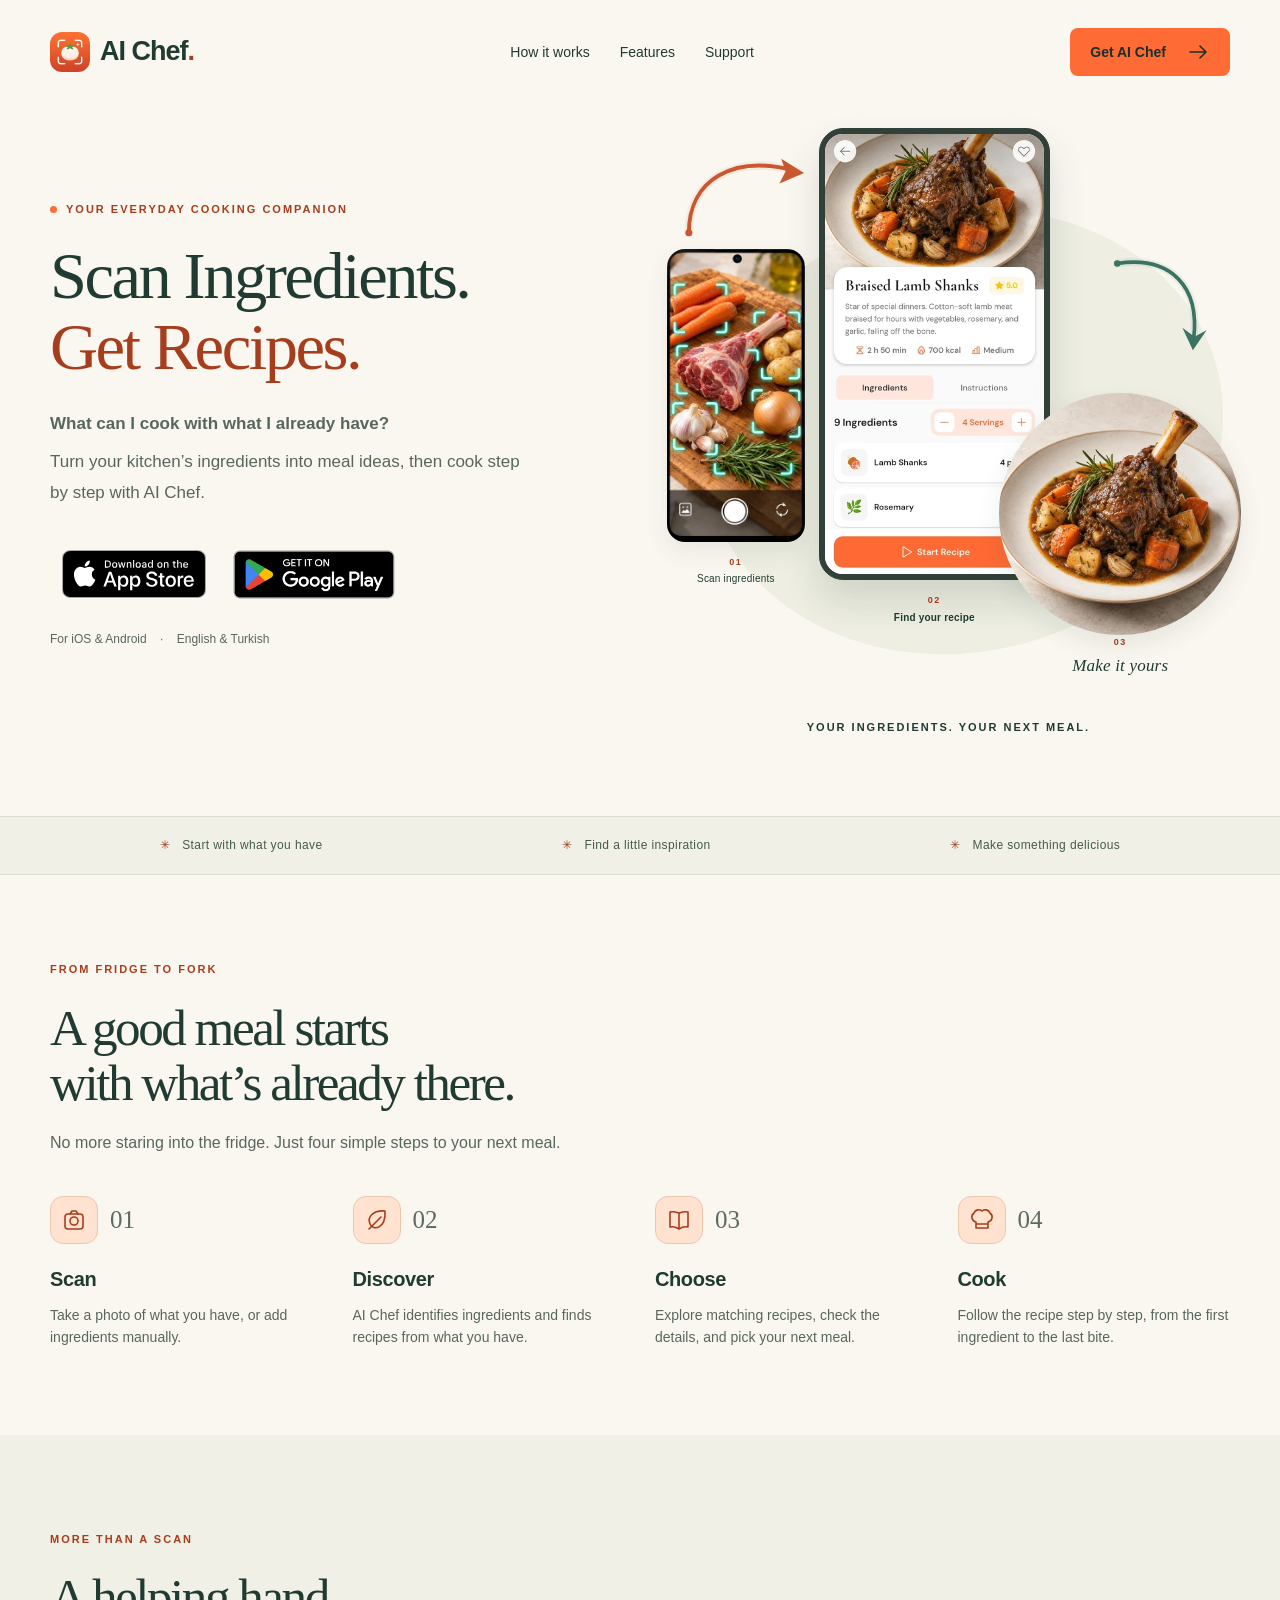
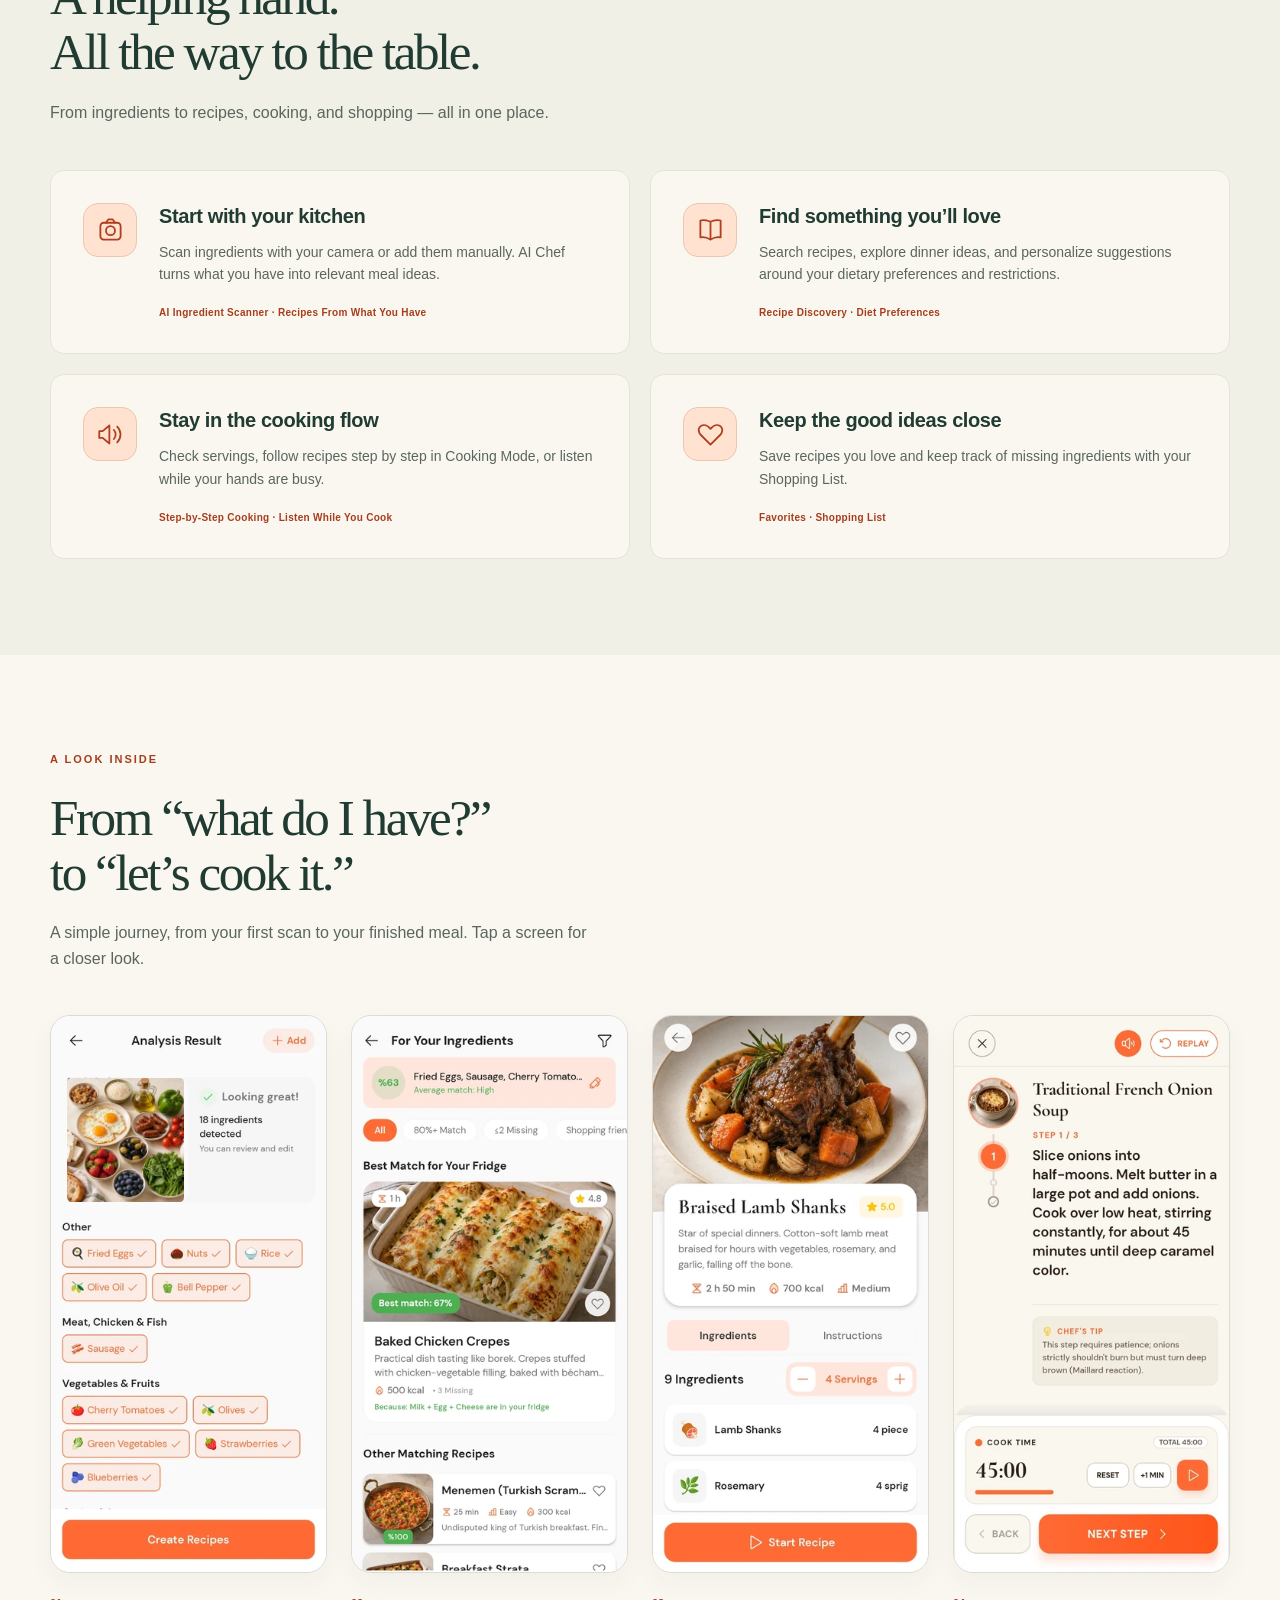
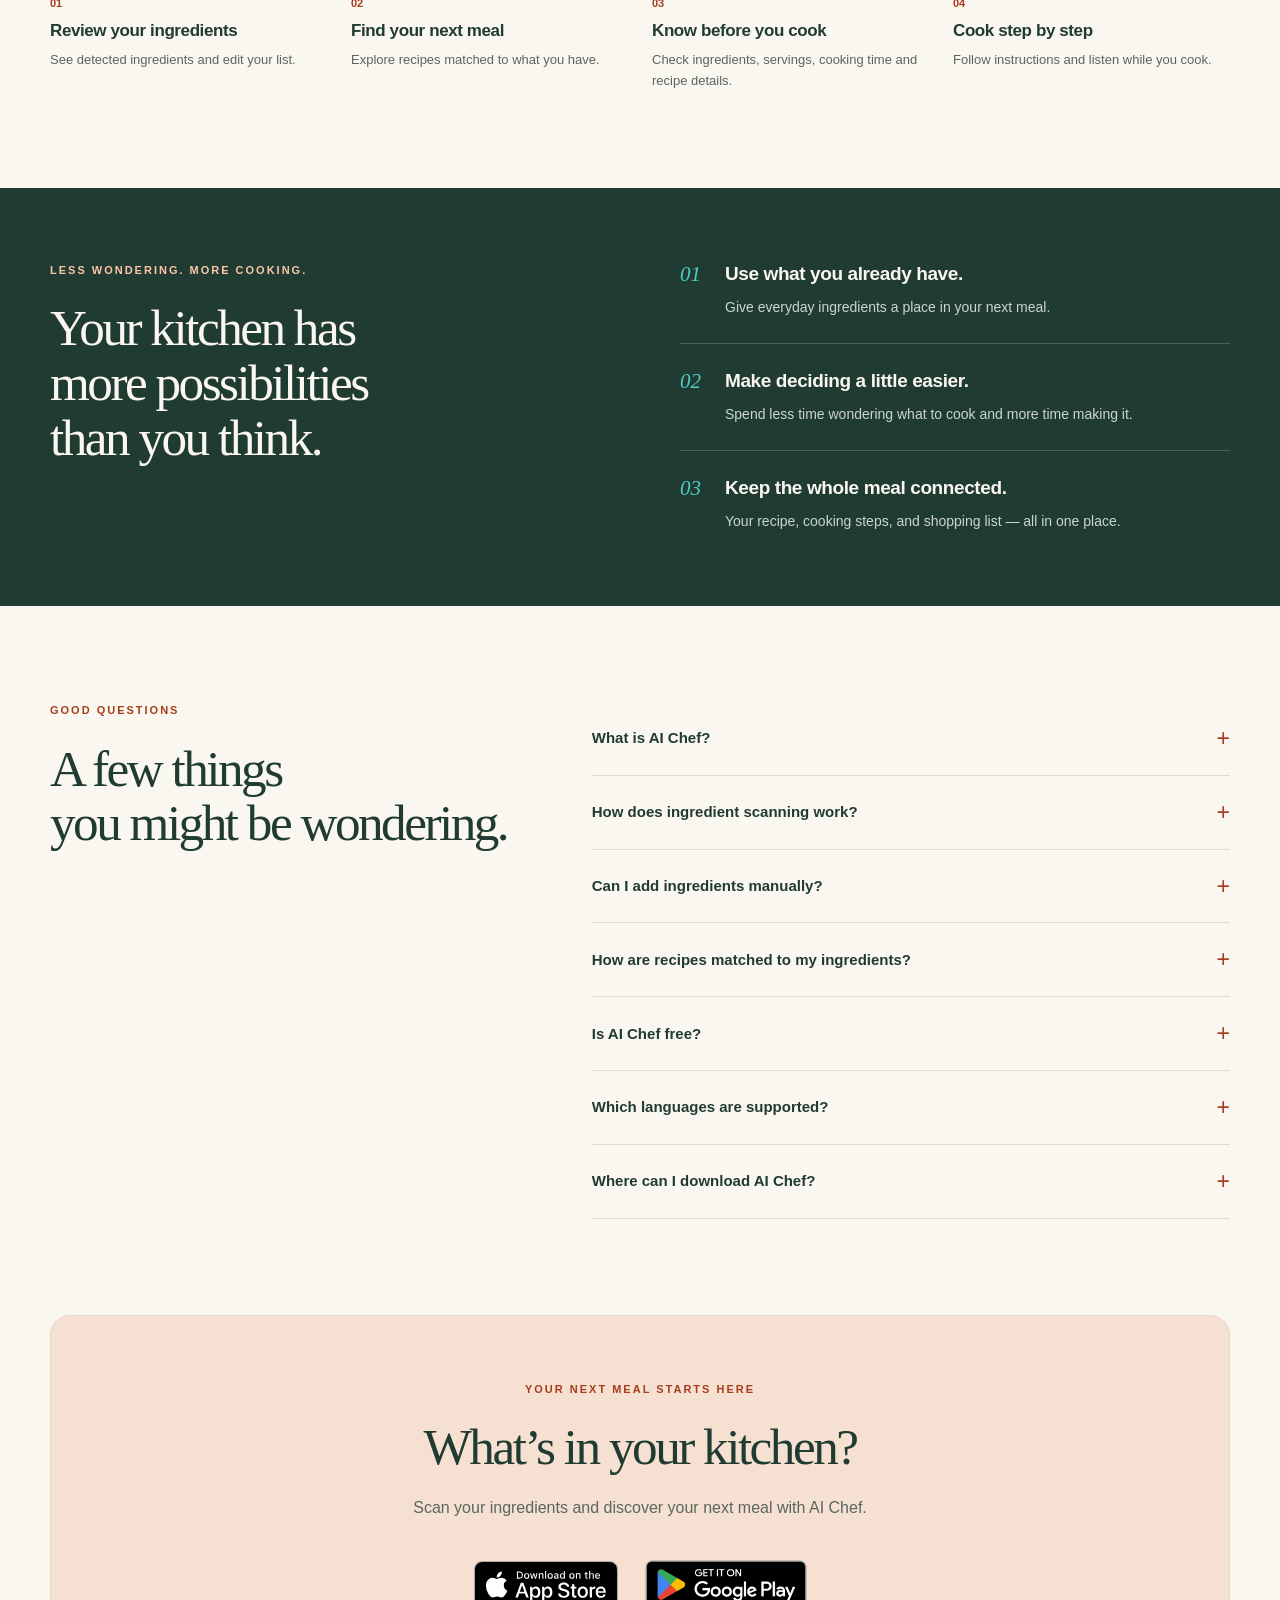
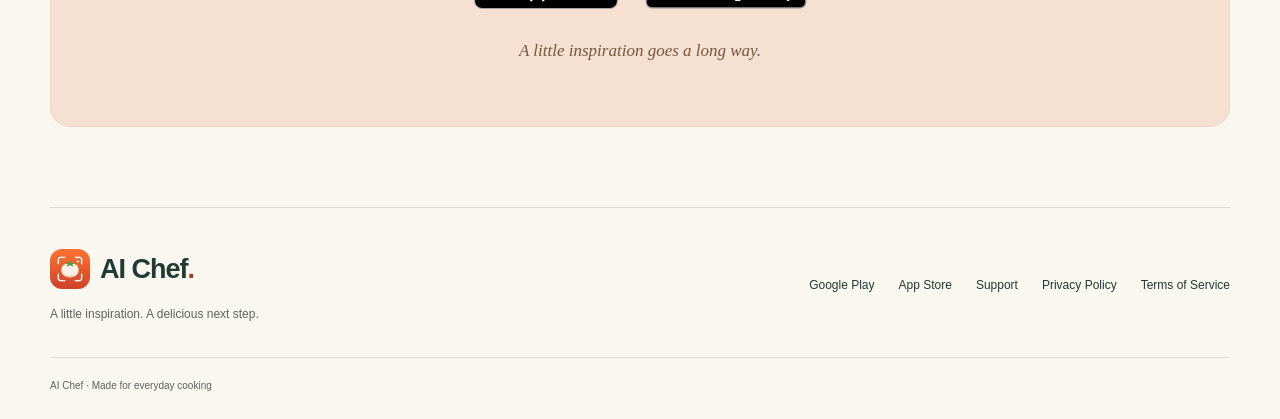
==== commit 500cb7bb: "Optimize responsive imagery and fix Lighthouse contrast issues" ====
--- a/index.html
+++ b/index.html
@@ -24,7 +24,7 @@
 <meta name="twitter:image:alt" content="AI Chef. Scan Ingredients. Get Recipes.">
 <link rel="icon" href="/assets/app-icon-512.png" type="image/png" sizes="512x512">
 <link rel="apple-touch-icon" href="/assets/apple-touch-icon.png">
-<link rel="stylesheet" href="/assets/site.css?v=journey-9">
+<link rel="stylesheet" href="/assets/site.css?v=performance-1">
 <!-- Google Search Console: insert your supplied verification meta tag here. -->
 <script src="/assets/analytics-config.js" defer>
 </script>
@@ -36,7 +36,7 @@
 <a class="skip" href="#main">Skip to content</a>
 <header class="header wrap">
 <a class="brand" href="/" aria-label="AI Chef home">
-<img class="brand-mark" src="/assets/app-icon-512.png" width="40" height="40" alt="">AI Chef<span class="brand-dot">.</span>
+<img class="brand-mark" src="/assets/app-icon-512-80.webp" width="40" height="40" alt="">AI Chef<span class="brand-dot">.</span>
 </a>
 <nav aria-label="Main navigation">
 <a href="#how-it-works">How it works</a>
@@ -82,12 +82,12 @@
     </svg>
     <figure class="journey-scan">
       <button class="screen-preview" type="button" aria-label="Enlarge: AI Chef ingredient scanning illustration" aria-haspopup="dialog">
-        <div class="app-screen scan-reference-screen"><img src="/assets/marketing/scan-lamb-ingredients.jpg" width="860" height="1829" alt="AI Chef scanning illustration with raw lamb shank, carrots, potatoes, onion, garlic and rosemary" loading="eager" decoding="async"></div>
+        <div class="app-screen scan-reference-screen"><img src="/assets/marketing/scan-lamb-ingredients-320.webp" srcset="/assets/marketing/scan-lamb-ingredients-320.webp 320w, /assets/marketing/scan-lamb-ingredients-480.webp 480w" sizes="(max-width: 760px) 24.5vw, 140px" data-full-src="/assets/marketing/scan-lamb-ingredients.jpg" width="860" height="1829" alt="AI Chef scanning illustration with raw lamb shank, carrots, potatoes, onion, garlic and rosemary" loading="eager" decoding="async"></div>
       </button>
       <figcaption><span>01</span> Scan ingredients</figcaption>
     </figure>
     <figure class="journey-result">
-      <button class="screen-preview" type="button" aria-label="Enlarge: AI Chef recipe details screen showing Braised Lamb Shanks" aria-haspopup="dialog"><div class="app-screen"><img src="/assets/screenshots/recipe-details.jpg" width="1080" height="2400" alt="AI Chef recipe details screen showing Braised Lamb Shanks" loading="eager" decoding="async" fetchpriority="high"></div></button>
+      <button class="screen-preview" type="button" aria-label="Enlarge: AI Chef recipe details screen showing Braised Lamb Shanks" aria-haspopup="dialog"><div class="app-screen"><img src="/assets/screenshots/recipe-details-576.webp" srcset="/assets/screenshots/recipe-details-360.webp 360w, /assets/screenshots/recipe-details-576.webp 576w, /assets/screenshots/recipe-details-864.webp 864w" sizes="(max-width: 760px) 44vw, 240px" data-full-src="/assets/screenshots/recipe-details.jpg" width="1080" height="2400" alt="AI Chef recipe details screen showing Braised Lamb Shanks" loading="eager" decoding="async" fetchpriority="high"></div></button>
       <figcaption><span>02</span> Find your recipe</figcaption>
     </figure>
     <svg class="journey-arrow journey-arrow-last" viewBox="0 0 140 140" fill="none" aria-hidden="true">
@@ -97,7 +97,7 @@
       <circle cx="14" cy="18" r="4" fill="currentColor"/>
     </svg>
     <figure class="journey-meal">
-      <img src="/assets/photography/braised-lamb-shanks.png" width="1024" height="1024" alt="Braised lamb shank with carrots, potatoes and rosemary on a cream plate" loading="eager" decoding="async">
+      <img src="/assets/photography/braised-lamb-shanks-640.webp" srcset="/assets/photography/braised-lamb-shanks-360.webp 360w, /assets/photography/braised-lamb-shanks-640.webp 640w" sizes="(max-width: 760px) 45vw, 250px" width="1024" height="1024" alt="Braised lamb shank with carrots, potatoes and rosemary on a cream plate" loading="eager" decoding="async">
       <figcaption><span>03</span> Make it yours</figcaption>
     </figure>
   </div>
@@ -240,19 +240,19 @@
 </div>
 <div class="screenshots">
 <figure>
-<button class="screen-preview" type="button" aria-label="Enlarge: AI Chef Analysis Result with detected ingredients and the Create Recipes button" aria-haspopup="dialog"><div class="app-screen analysis-screen"><img src="/assets/screenshots/detected-ingredients.jpg" width="1080" height="2400" alt="AI Chef Analysis Result with detected ingredients and the Create Recipes button" loading="lazy" decoding="async"><img class="analysis-photo" src="/assets/photography/breakfast-ingredients.jpg" width="1254" height="1254" alt="Illustrative scan photo matching the displayed eggs, nuts, rice, olive oil, pepper, sausages, tomatoes, olives, greens and berries" loading="lazy" decoding="async"></div></button>
+<button class="screen-preview" type="button" aria-label="Enlarge: AI Chef Analysis Result with detected ingredients and the Create Recipes button" aria-haspopup="dialog"><div class="app-screen analysis-screen"><img src="/assets/screenshots/detected-ingredients-576.webp" srcset="/assets/screenshots/detected-ingredients-360.webp 360w, /assets/screenshots/detected-ingredients-576.webp 576w, /assets/screenshots/detected-ingredients-864.webp 864w" sizes="(max-width: 760px) calc((100vw - 56px) / 2), 276px" data-full-src="/assets/screenshots/detected-ingredients.jpg" width="1080" height="2400" alt="AI Chef Analysis Result with detected ingredients and the Create Recipes button" loading="lazy" decoding="async"><img class="analysis-photo" src="/assets/photography/breakfast-ingredients-256.webp" data-full-src="/assets/photography/breakfast-ingredients.jpg" width="1254" height="1254" alt="Illustrative scan photo matching the displayed eggs, nuts, rice, olive oil, pepper, sausages, tomatoes, olives, greens and berries" loading="lazy" decoding="async"></div></button>
 <figcaption><span class="screen-number">01</span><h3>Review your ingredients</h3><p>See detected ingredients and edit your list.</p></figcaption>
 </figure>
 <figure>
-<button class="screen-preview" type="button" aria-label="Enlarge: AI Chef recipe suggestions ranked by ingredient match" aria-haspopup="dialog"><div class="app-screen"><img src="/assets/screenshots/matching-recipes.jpg" width="1080" height="2400" alt="AI Chef recipe suggestions ranked by ingredient match" loading="lazy" decoding="async"></div></button>
+<button class="screen-preview" type="button" aria-label="Enlarge: AI Chef recipe suggestions ranked by ingredient match" aria-haspopup="dialog"><div class="app-screen"><img src="/assets/screenshots/matching-recipes-576.webp" srcset="/assets/screenshots/matching-recipes-360.webp 360w, /assets/screenshots/matching-recipes-576.webp 576w, /assets/screenshots/matching-recipes-864.webp 864w" sizes="(max-width: 760px) calc((100vw - 56px) / 2), 276px" data-full-src="/assets/screenshots/matching-recipes.jpg" width="1080" height="2400" alt="AI Chef recipe suggestions ranked by ingredient match" loading="lazy" decoding="async"></div></button>
 <figcaption><span class="screen-number">02</span><h3>Find your next meal</h3><p>Explore recipes matched to what you have.</p></figcaption>
 </figure>
 <figure>
-<button class="screen-preview" type="button" aria-label="Enlarge: AI Chef Braised Lamb Shanks recipe details with ingredients and serving information" aria-haspopup="dialog"><div class="app-screen"><img src="/assets/screenshots/recipe-details.jpg" width="1080" height="2400" alt="AI Chef Braised Lamb Shanks recipe details with ingredients and serving information" loading="lazy" decoding="async"></div></button>
+<button class="screen-preview" type="button" aria-label="Enlarge: AI Chef Braised Lamb Shanks recipe details with ingredients and serving information" aria-haspopup="dialog"><div class="app-screen"><img src="/assets/screenshots/recipe-details-576.webp" srcset="/assets/screenshots/recipe-details-360.webp 360w, /assets/screenshots/recipe-details-576.webp 576w, /assets/screenshots/recipe-details-864.webp 864w" sizes="(max-width: 760px) calc((100vw - 56px) / 2), 276px" data-full-src="/assets/screenshots/recipe-details.jpg" width="1080" height="2400" alt="AI Chef Braised Lamb Shanks recipe details with ingredients and serving information" loading="lazy" decoding="async"></div></button>
 <figcaption><span class="screen-number">03</span><h3>Know before you cook</h3><p>Check ingredients, servings, cooking time and recipe details.</p></figcaption>
 </figure>
 <figure>
-<button class="screen-preview" type="button" aria-label="Enlarge: AI Chef Cooking Mode with step-by-step instructions and a timer" aria-haspopup="dialog"><div class="app-screen"><img src="/assets/screenshots/cooking-mode.jpg" width="1080" height="2400" alt="AI Chef Cooking Mode with step-by-step instructions and a timer" loading="lazy" decoding="async"></div></button>
+<button class="screen-preview" type="button" aria-label="Enlarge: AI Chef Cooking Mode with step-by-step instructions and a timer" aria-haspopup="dialog"><div class="app-screen"><img src="/assets/screenshots/cooking-mode-576.webp" srcset="/assets/screenshots/cooking-mode-360.webp 360w, /assets/screenshots/cooking-mode-576.webp 576w, /assets/screenshots/cooking-mode-864.webp 864w" sizes="(max-width: 760px) calc((100vw - 56px) / 2), 276px" data-full-src="/assets/screenshots/cooking-mode.jpg" width="1080" height="2400" alt="AI Chef Cooking Mode with step-by-step instructions and a timer" loading="lazy" decoding="async"></div></button>
 <figcaption><span class="screen-number">04</span><h3>Cook step by step</h3><p>Follow instructions and listen while you cook.</p></figcaption>
 </figure>
 </div>
@@ -348,7 +348,7 @@
 </main>
 <footer class="wrap footer">
 <div>
-<a class="brand" href="/"><img class="brand-mark" src="/assets/app-icon-512.png" width="40" height="40" alt="">AI Chef<span class="brand-dot">.</span>
+<a class="brand" href="/"><img class="brand-mark" src="/assets/app-icon-512-80.webp" width="40" height="40" alt="">AI Chef<span class="brand-dot">.</span>
 </a>
 <p>A little inspiration. A delicious next step.</p>
 </div>
--- a/assets/site.css
+++ b/assets/site.css
@@ -276,3 +276,7 @@
 /* A more concise FAQ with compact question and answer spacing. */
 #faq .faq summary { padding-block: 18px; }
 #faq .faq details p { padding-bottom: 19px; }
+
+/* Lighthouse contrast corrections, preserving the existing palette. */
+.header-cta { color: #193128; }
+#how-it-works .step-number { color: #5c6b61; }
